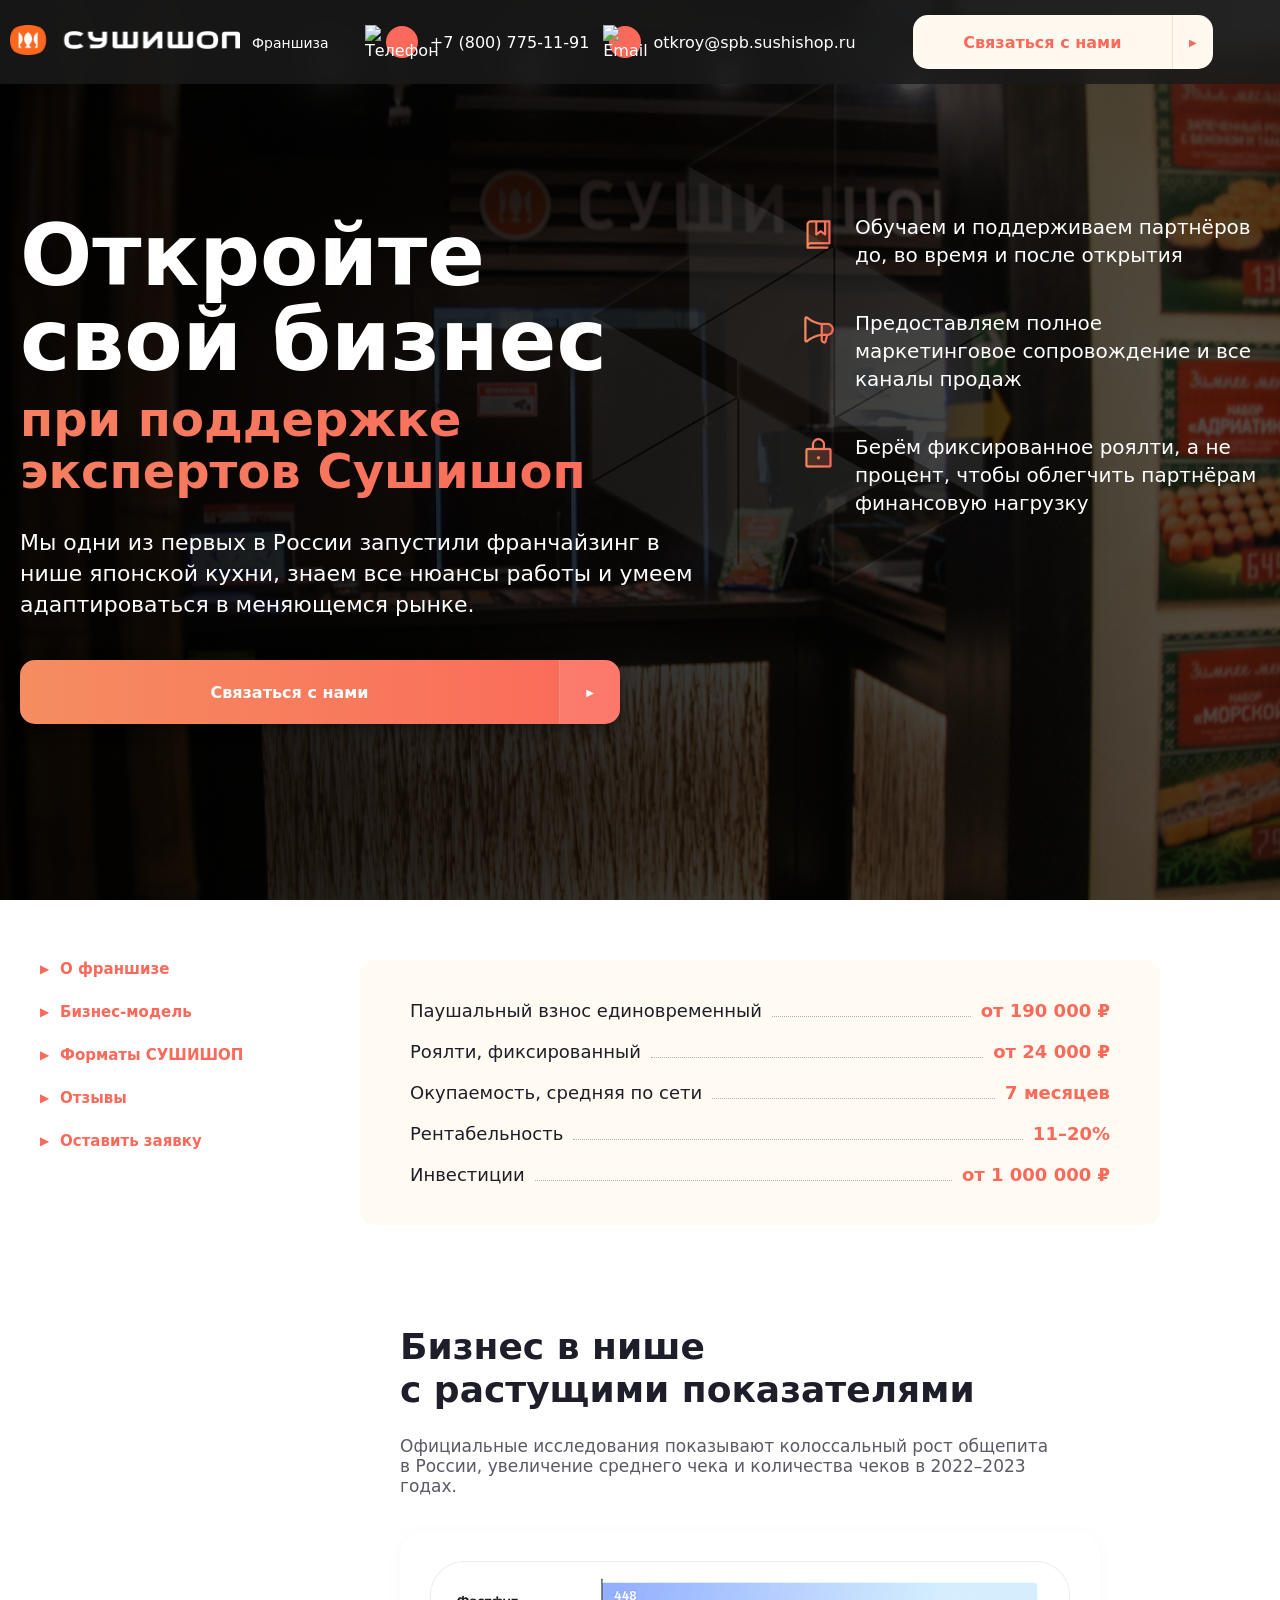
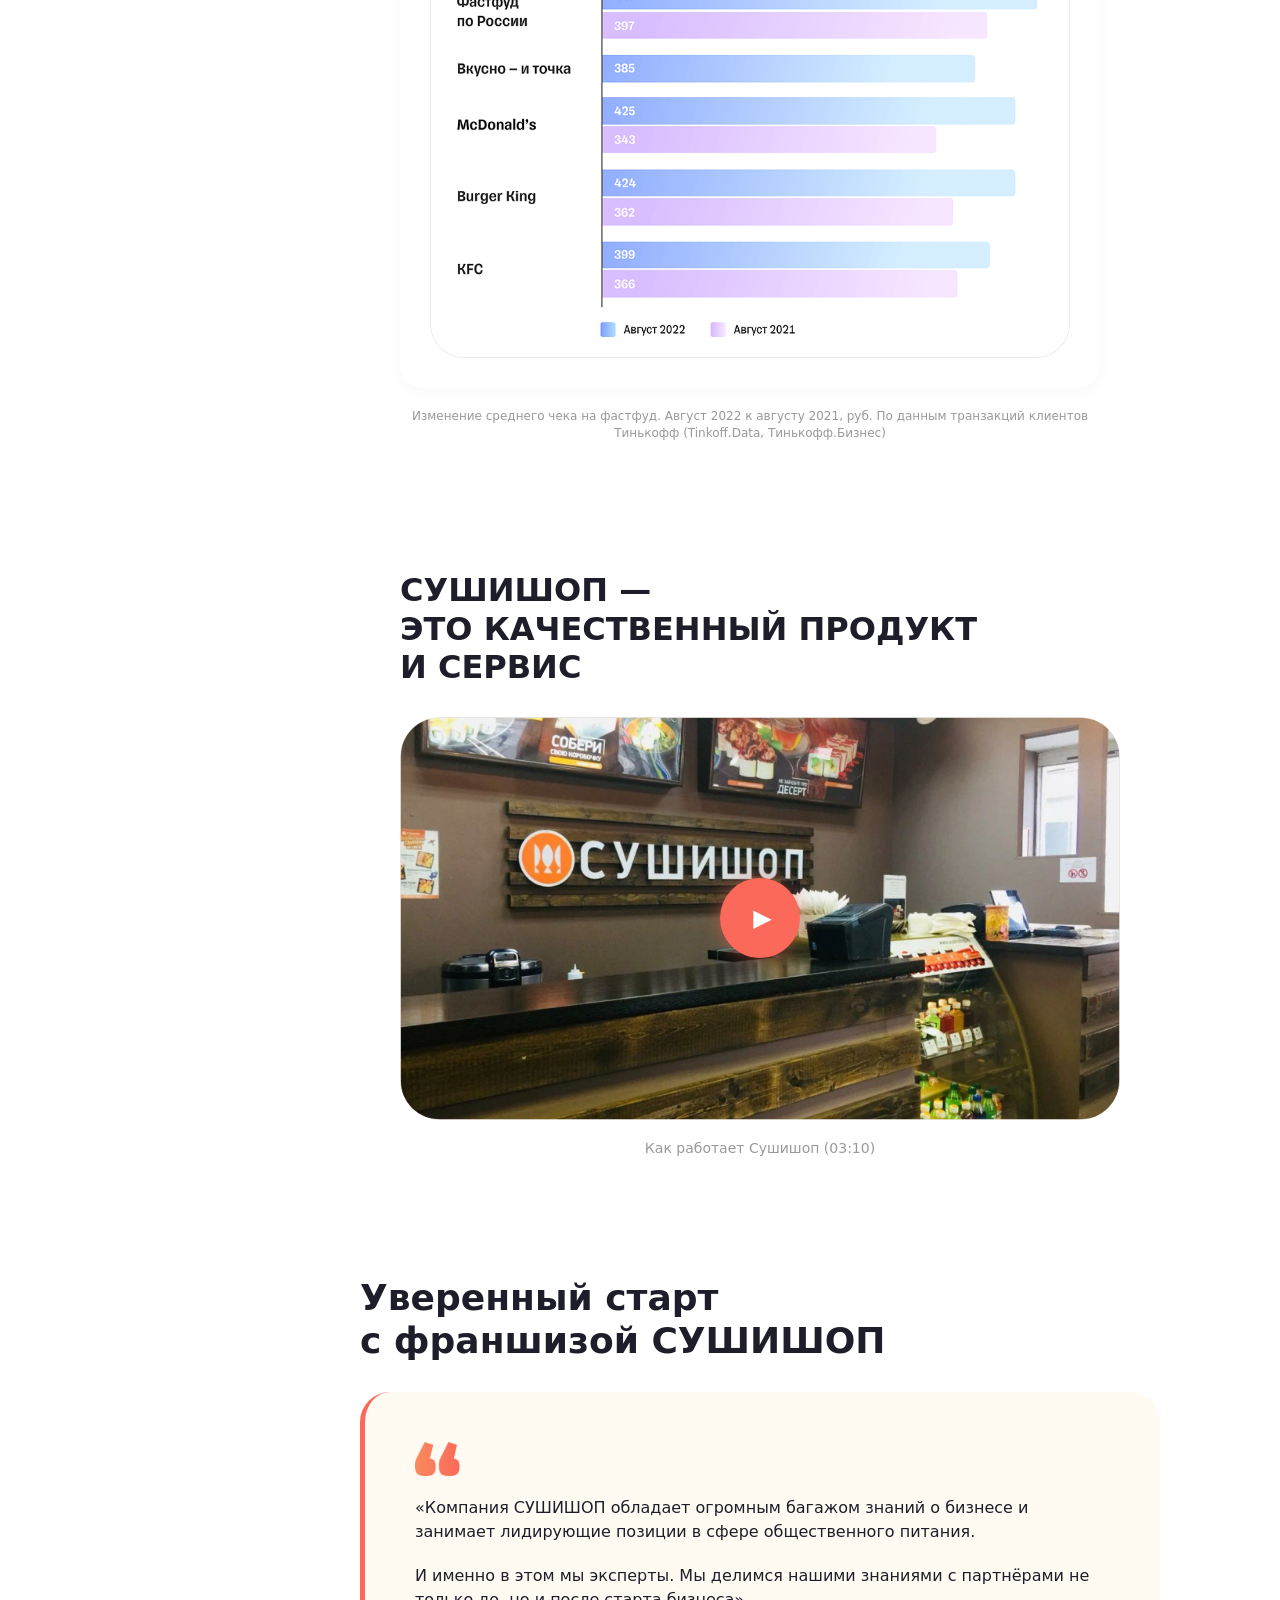
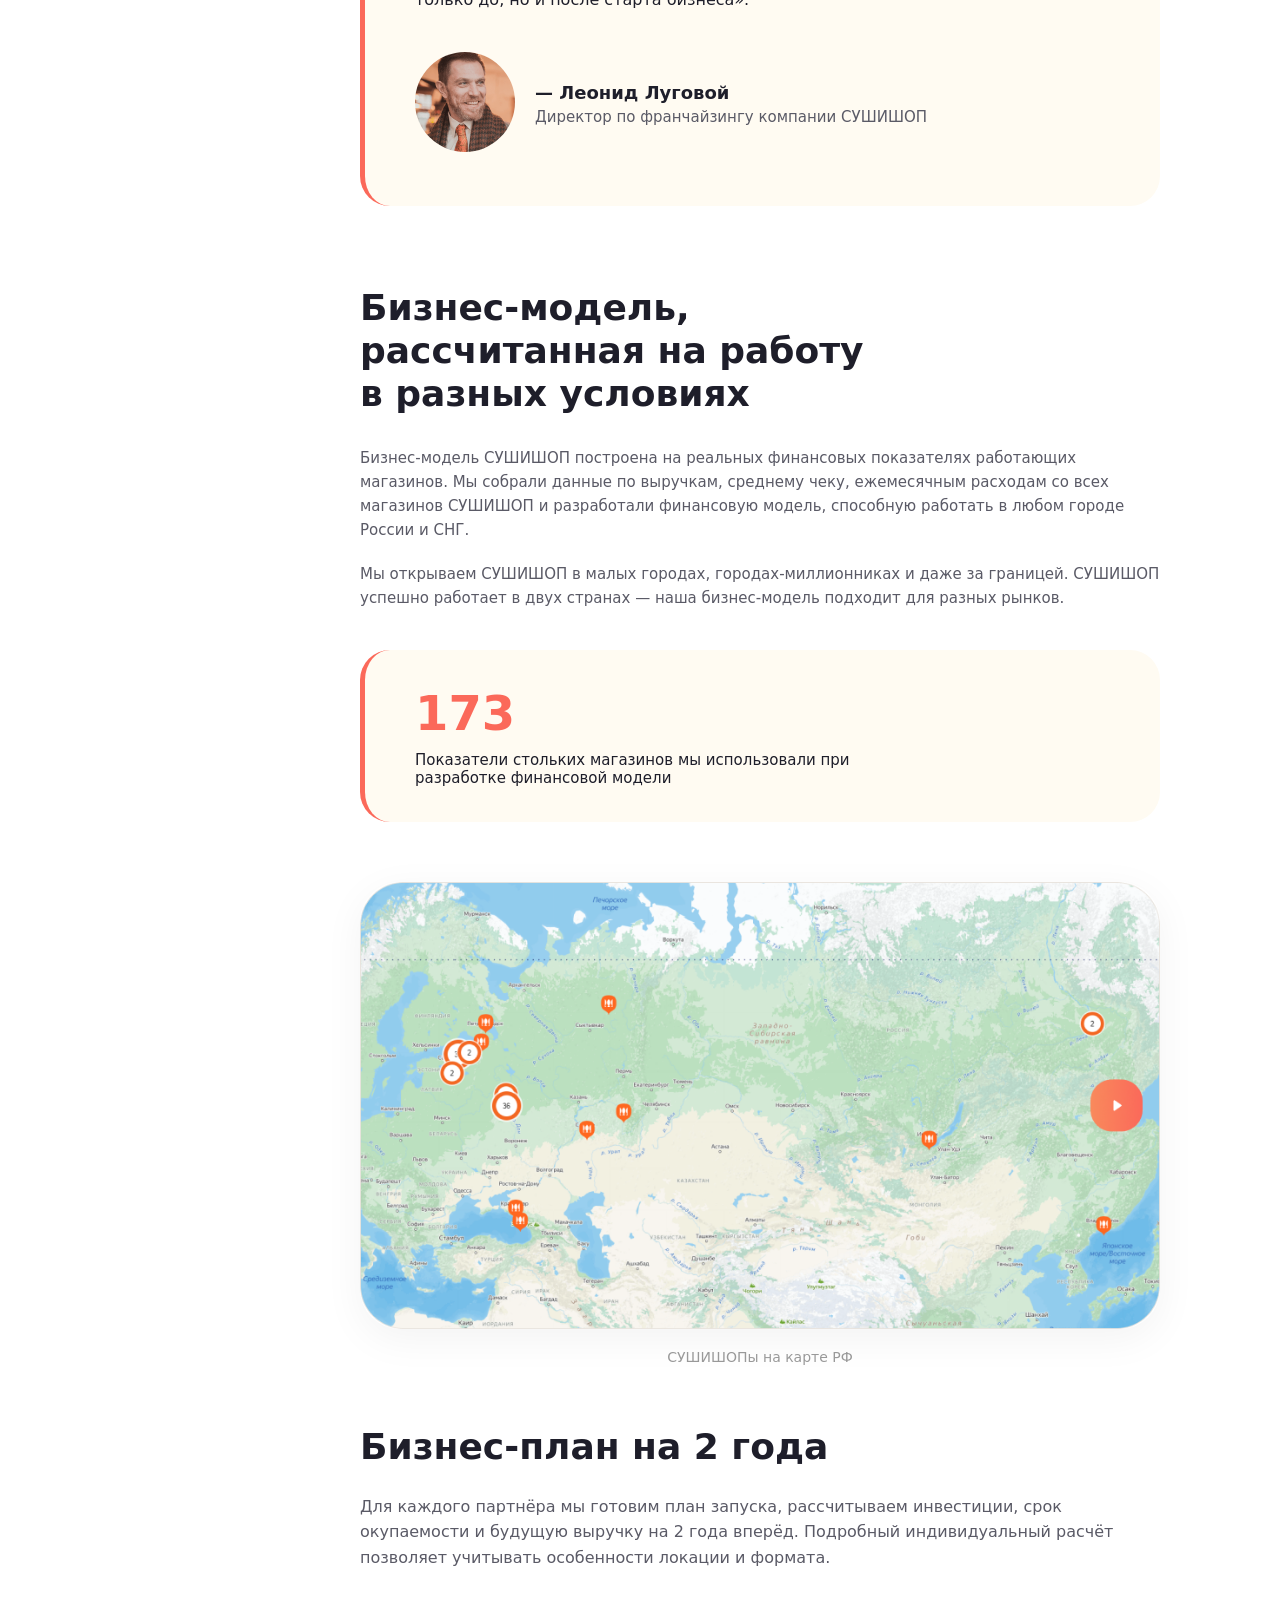
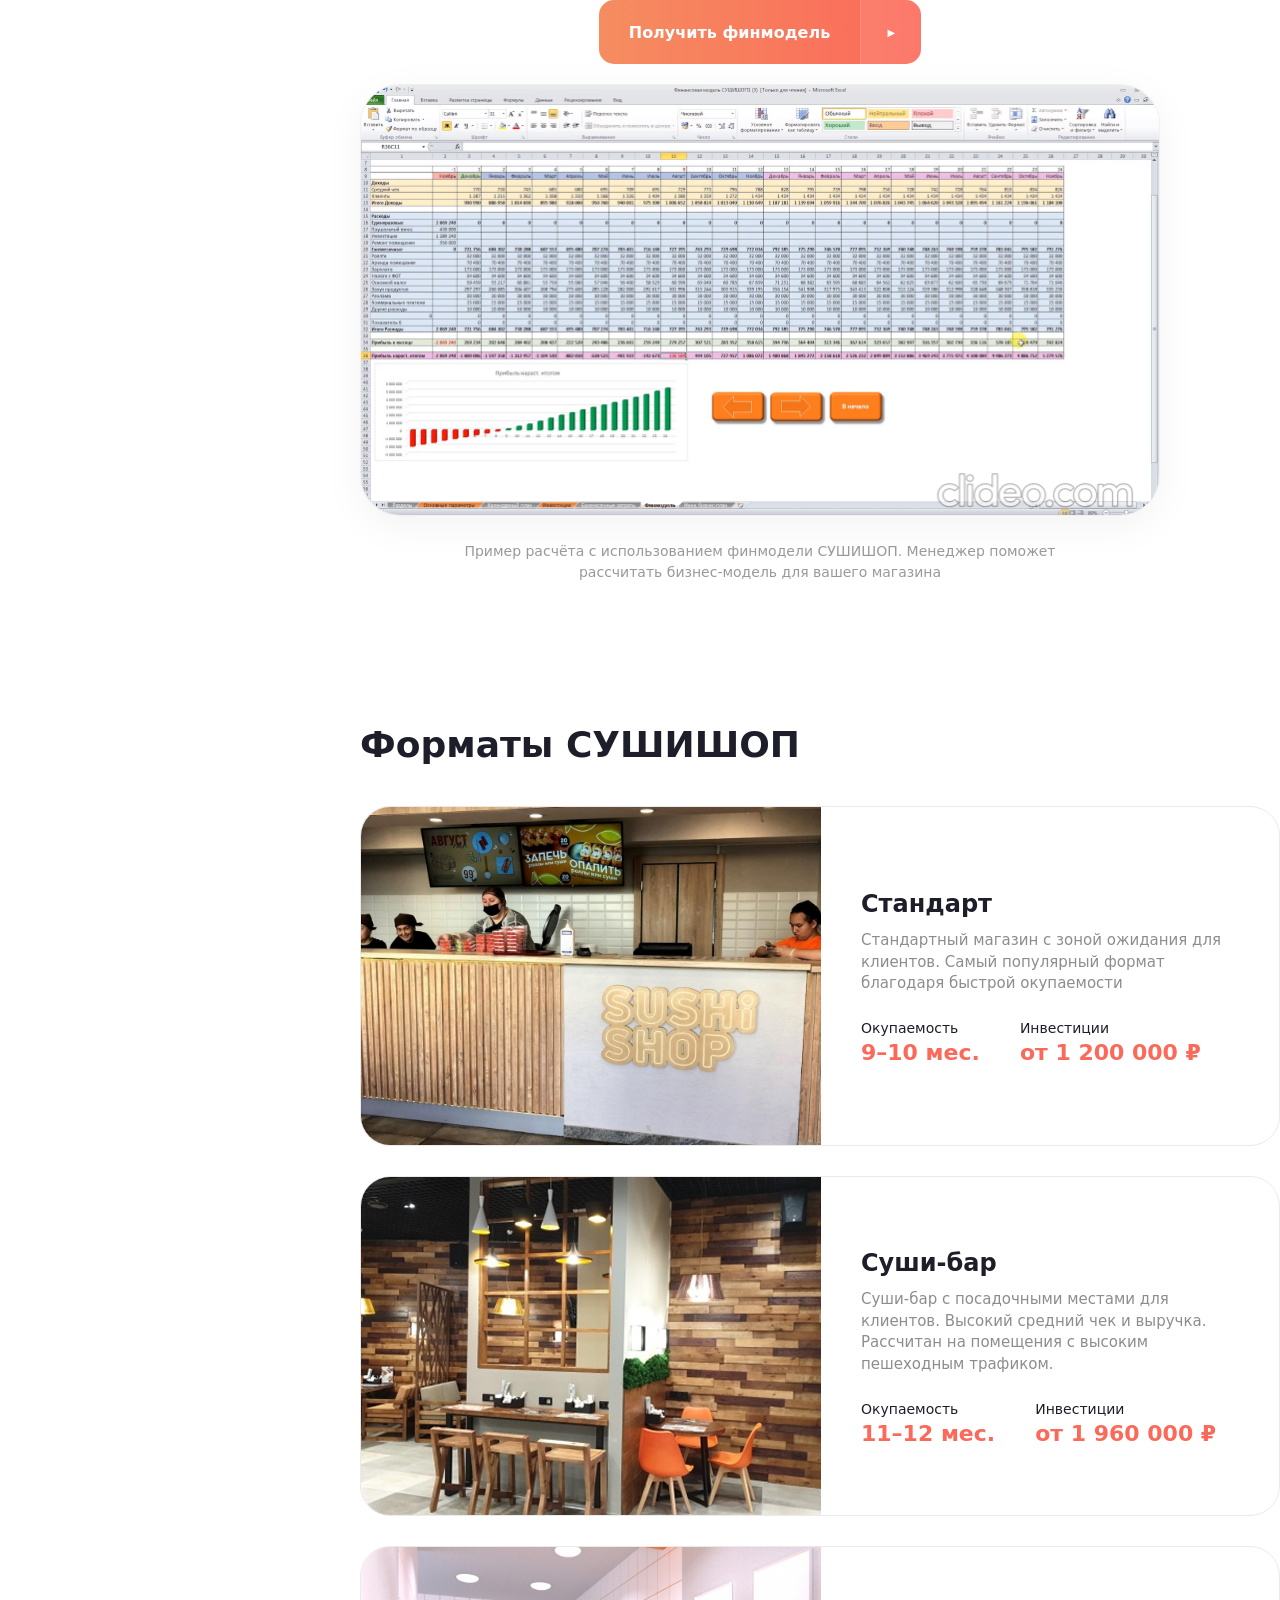
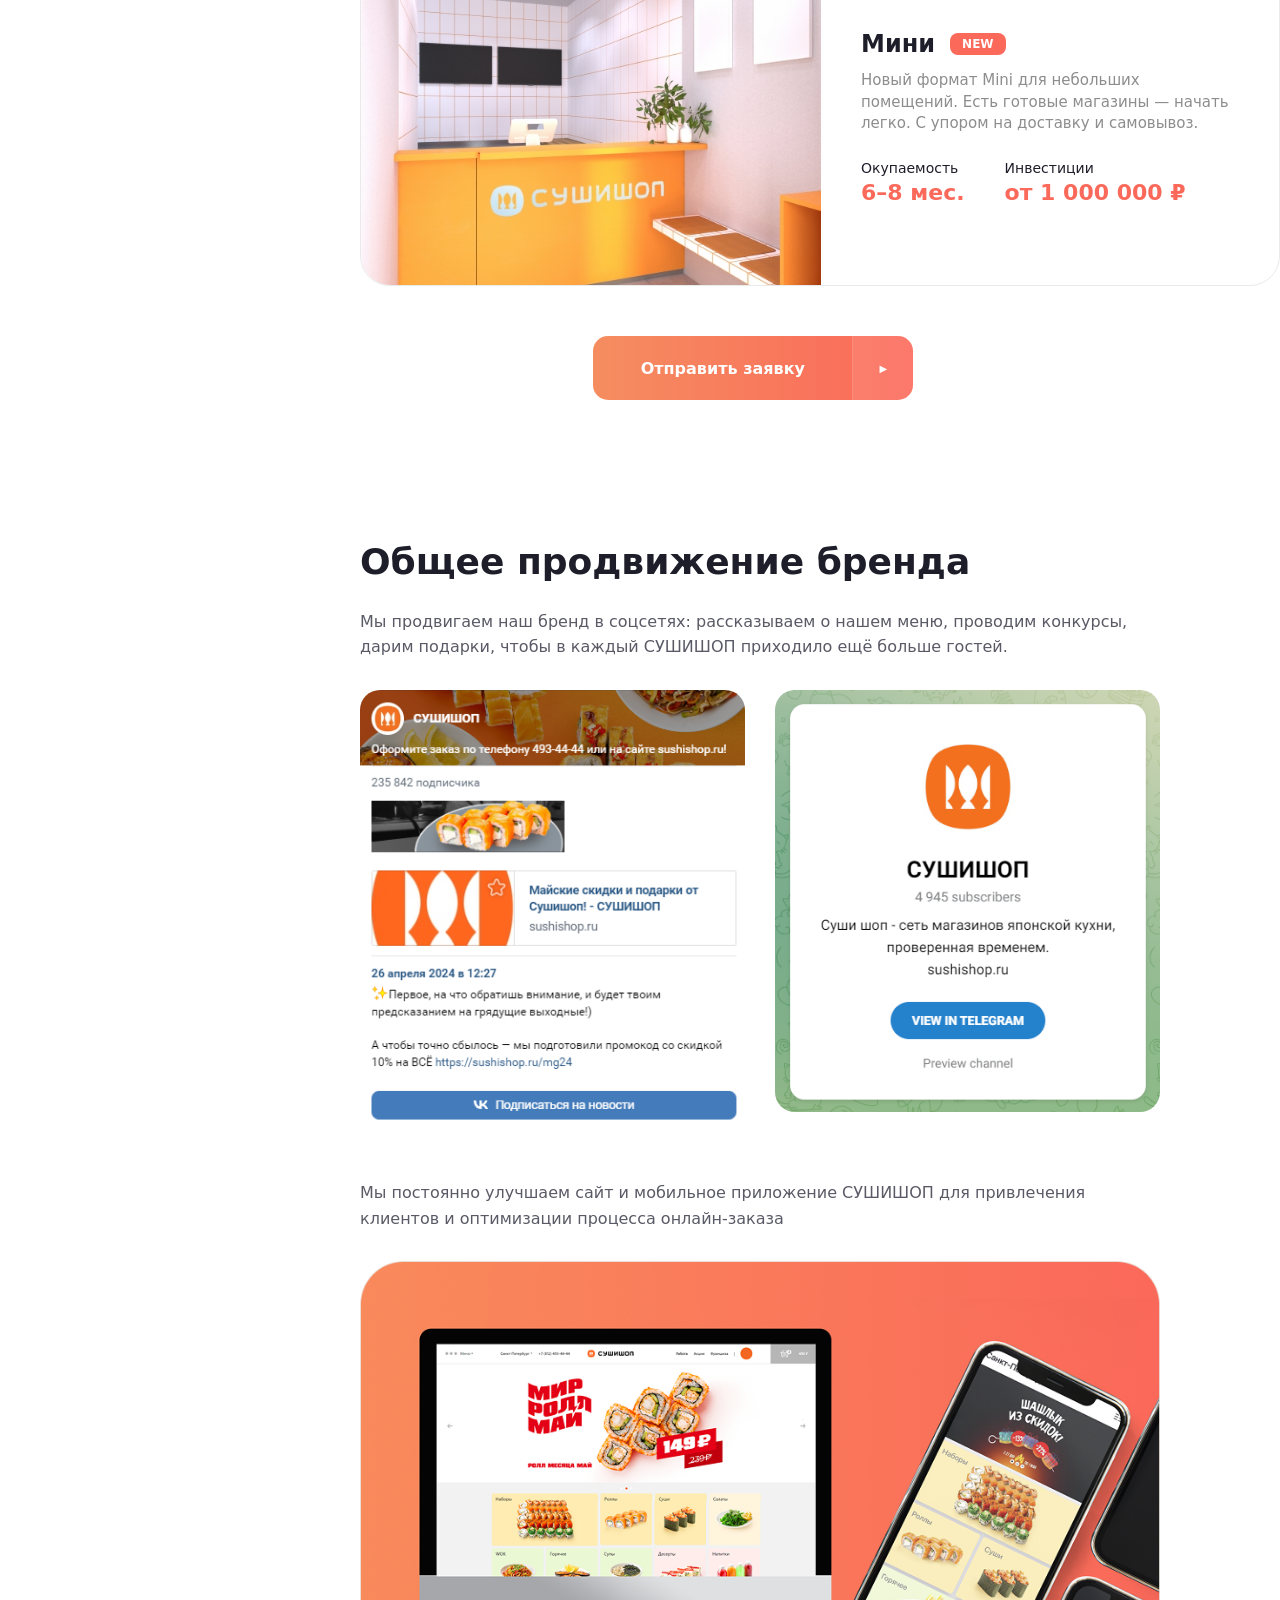
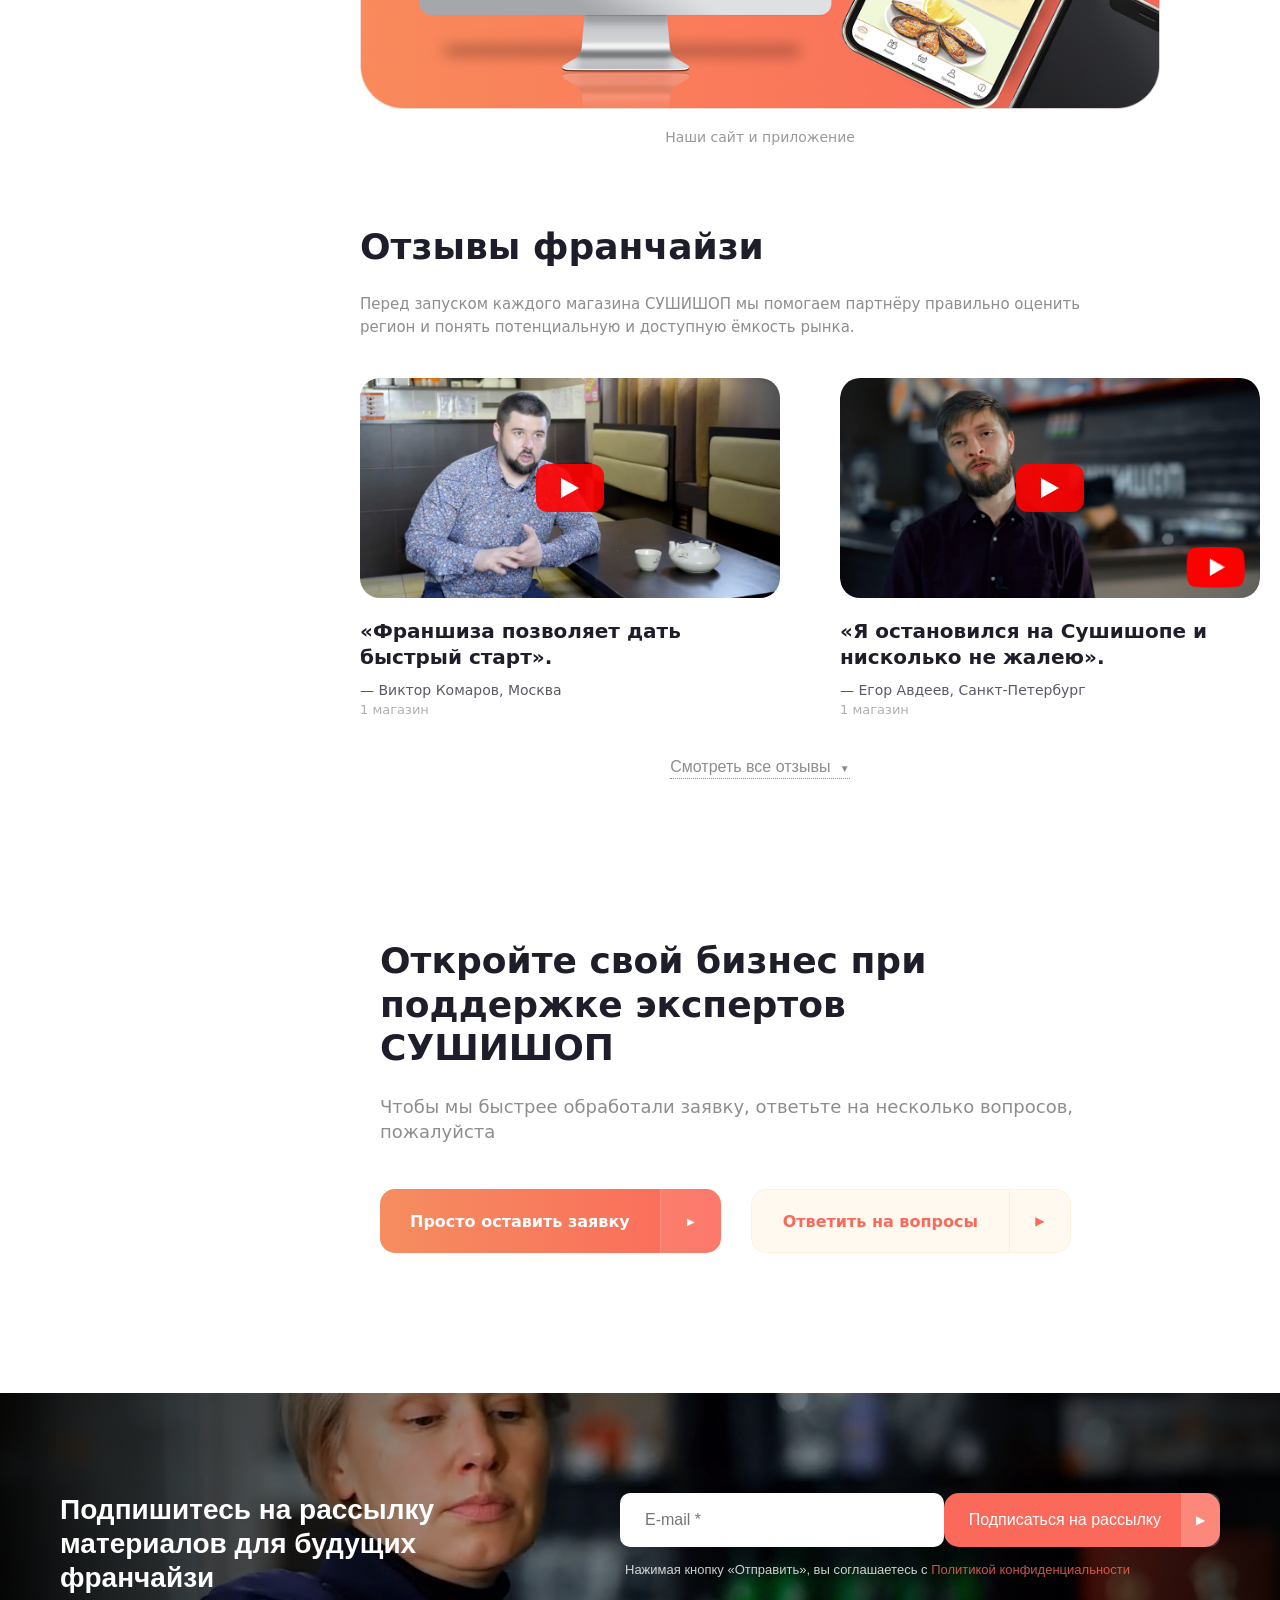
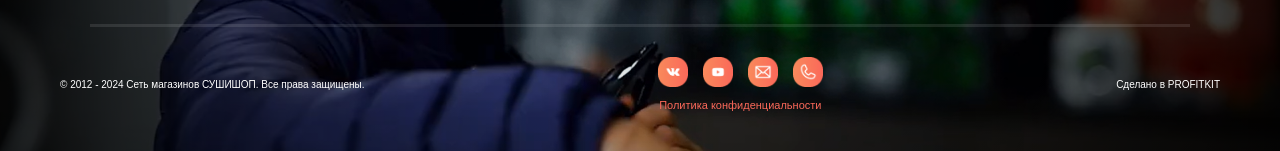
==== ПР1/index.html @ fd16a4ad "Add files via upload" ====
<!DOCTYPE html>
<html lang="ru">
<head>
  <meta charset="UTF-8">
  <meta name="viewport" content="width=device-width, initial-scale=1.0, maximum-scale=1.0, user-scalable=yes">
  <title>Сушишоп Франшиза — Откройте бизнес с поддержкой экспертов</title>
  <link rel="stylesheet" href="css/styles1.css">
</head>
<body>
    

  <!-- Hero-блок с изображением (только верхняя часть) -->
  <div class="hero-block">
    <input type="checkbox" id="menu-toggle" hidden>
    <header class="main-header">
      <div class="header-container">
        <div class="header-left">
          <div class="logo-wrapper">
            <img src="ico/logo.png" alt="Сушишоп логотип" class="header-logo">
          </div>
          <div class="header-titles">
            <span class="brand-franchise">Франшиза</span>
          </div>
        </div>
        <div class="header-contacts">
          <div class="contact-item">
            <div class="contact-icon orange-bg">
              <img src="ico/phone.png" alt="Телефон" class="icon-img">
            </div>
            <a href="tel:+78007751191" class="contact-text">+7 (800) 775-11-91</a>
          </div>
          <div class="contact-item">
            <div class="contact-icon orange-bg">
              <img src="ico/envelope.png" alt="Email" class="icon-img">
            </div>
            <a href="mailto:otkroy@spb.sushishop.ru" class="contact-text">otkroy@spb.sushishop.ru</a>
          </div>
        </div>
        <a href="#application" class="header-btn-gradient"><span>Связаться с нами</span></a>
        
        <label for="menu-toggle" class="burger-menu">
          <span></span>
          <span></span>
          <span></span>
        </label>
      </div>
    </header>
    <!-- Изображение как фон hero-блока -->
    <div class="hero-bg">
      <img src="images/main.png" alt="Фон витрина" class="hero-bg-image">
      <div class="hero-bg-overlay"></div>
      <div class="hero-bg-vignette"></div>
    </div> 

    <div class="mobile-menu">
      <label for="menu-toggle" class="mobile-menu-close">×</label>
      <nav class="mobile-nav-links">
            <a href="#about" class="active">О франшизе</a>
            <a href="#model">Бизнес-модель</a>
            <a href="#formats">Форматы СУШИШОП</a>          
            <a href="#reviews">Отзывы</a>
            <a href="#application">Оставить заявку</a>
        </nav>
      <a href="#application" class="mobile-menu-btn">Связаться с нами <span>▶</span></a>
    </div>

    <!-- Hero контент (текст + преимущества) -->
    <div class="hero-content-wrapper">
      <div class="container">
        
        <!-- Двухколоночный блок с текстом и преимуществами -->
        <div class="hero-features-row">
          <div class="hero-text">
            <h1 class="main-title">Откройте свой бизнес</h1>
            <div class="gradient-subtitle">при поддержке экспертов Сушишоп</div>
            <div class="description">
              <p>Мы одни из первых в России запустили франчайзинг в нише японской кухни, знаем все нюансы работы и умеем адаптироваться в меняющемся рынке.</p>
            </div>
            <div class="buttons-group">
              <a href="#" class="btn btn-gradient btn-hero"><span>Связаться с нами</span></a>
            </div>
          </div>
          <div class="features-grid">
            <div class="feature-card">
              <div class="feature-icon orange-bg-icon">
                <img src="ico/BookBookmark.png" alt="Обучение" class="feature-icon-img">
              </div>
              <div class="feature-text">Обучаем и поддерживаем партнёров до, во время и после открытия</div>
            </div>
            <div class="feature-card">
              <div class="feature-icon orange-bg-icon">
                <img src="ico/Megaphone.png" alt="Маркетинг" class="feature-icon-img">
              </div>
              <div class="feature-text">Предоставляем полное маркетинговое сопровождение и все каналы продаж</div>
            </div>
            <div class="feature-card">
              <div class="feature-icon orange-bg-icon">
                <img src="ico/Lock.png" alt="Роялти" class="feature-icon-img">
              </div>
              <div class="feature-text">Берём фиксированное роялти, а не процент, чтобы облегчить партнёрам финансовую нагрузку</div>
            </div>
          </div>
        </div>

      </div>
    </div>
  </div>

<main class="white-bg-content">
  <div class="container main-layout">
    
    <!-- Левое меню (Сайдбар) -->
    <aside class="sidebar">
        <nav class="side-nav">
            <a href="#about" class="active">О франшизе</a>
            <a href="#model">Бизнес-модель</a>
            <a href="#formats">Форматы СУШИШОП</a>          
            <a href="#reviews">Отзывы</a>
            <a href="#application">Оставить заявку</a>
        </nav>
    </aside>

    <!-- Правая часть с контентом -->
    <div class="content-area">
      
      <!-- Блок с финансовыми показателями (вместо картинки) -->
      <section id="about" class="finance-card">
        <div class="finance-row">
          <span class="label">Паушальный взнос единовременный</span>
          <span class="dots"></span>
          <span class="value">от 190 000 ₽</span>
        </div>
        <div class="finance-row">
          <span class="label">Роялти, фиксированный</span>
          <span class="dots"></span>
          <span class="value">от 24 000 ₽</span>
        </div>
        <div class="finance-row">
          <span class="label">Окупаемость, средняя по сети</span>
          <span class="dots"></span>
          <span class="value">7 месяцев</span>
        </div>
        <div class="finance-row">
          <span class="label">Рентабельность</span>
          <span class="dots"></span>
          <span class="value">11–20%</span>
        </div>
        <div class="finance-row">
          <span class="label">Инвестиции</span>
          <span class="dots"></span>
          <span class="value">от 1 000 000 ₽</span>
        </div>
      </section>

            <!-- Блок с графиком -->
            <section class="growth-section">
              <h2 class="section-title-left">
                Бизнес в нише<br>
                с растущими показателями
              </h2>
              <p class="growth-description-left">
                Официальные исследования показывают колоссальный рост общепита в России, увеличение среднего чека и количества чеков в 2022–2023 годах.
              </p>

              <div class="chart-container">
                <!-- Здесь ваша картинка с графиком -->
                <img src="images/grafik.png" alt="График роста" class="chart-img">
              </div>

              <p class="chart-note-left">
                Изменение среднего чека на фастфуд. Август 2022 к августу 2021, руб. По данным транзакций клиентов Тинькофф (Tinkoff.Data, Тинькофф.Бизнес)
              </p>
            </section>
            <section class="video-presentation">
          <h2 class="video-title">
              СУШИШОП —<br>
              это качественный продукт<br>
              и сервис
          </h2>

          <div class="video-preview-wrapper">
              <img src="images/sushishop.png" alt="Интерьер Сушишоп" class="video-img">
              
              <!-- Кнопка Play (если её нет на самой картинке, этот код наложит её сверху) -->
              <div class="play-button-overlay">
                  <div class="play-icon">▶</div>
              </div>
          </div>

          <p class="video-caption">Как работает Сушишоп (03:10)</p>
      </section>
            <!-- Секция Уверенный старт (Отзыв Леонида) -->
      <section class="confidence-section">
          <h2 class="section-title-left">
              Уверенный старт<br>
              с франшизой СУШИШОП
          </h2>

          <div class="quote-card">
              <img src="images/otziv.png" alt="Запятые" class="quote-marks">
              <div class="quote-content">
                  <p class="quote-text">
                      «Компания СУШИШОП обладает огромным багажом знаний о бизнесе и занимает лидирующие позиции в сфере общественного питания.
                  </p>
                  <p class="quote-text">
                      И именно в этом мы эксперты. Мы делимся нашими знаниями с партнёрами не только до, но и после старта бизнеса».
                  </p>
                  
                  <div class="author-block">
                      <div class="author-photo-wrapper">
                          <img src="images/leonid.png" alt="Леонид Луговой" class="author-photo">
                      </div>
                      <div class="author-info">
                          <p class="author-name">— Леонид Луговой</p>
                          <p class="author-post">Директор по франчайзингу компании СУШИШОП</p>
                      </div>
                  </div>
              </div>
          </div>
      </section>

      <!-- Секция Бизнес-модель -->
      <section id="model" class="model-section">
          <h2 class="section-title-left">
              Бизнес-модель,<br>
              рассчитанная на работу<br>
              в разных условиях
          </h2>

          <div class="model-texts">
              <p>Бизнес-модель СУШИШОП построена на реальных финансовых показателях работающих магазинов. Мы собрали данные по выручкам, среднему чеку, ежемесячным расходам со всех магазинов СУШИШОП и разработали финансовую модель, способную работать в любом городе России и СНГ.</p>
              <p>Мы открываем СУШИШОП в малых городах, городах-миллионниках и даже за границей. СУШИШОП успешно работает в двух странах — наша бизнес-модель подходит для разных рынков.</p>
          </div>

          <div class="stat-orange-card">
              <div class="stat-num">173</div>
              <p class="stat-text">Показатели стольких магазинов мы использовали при разработке финансовой модели</p>
          </div>
      </section>
            <!-- Секция Карта РФ -->
      <section class="map-section">
          <div class="map-wrapper">
              <img src="images/geo.png" alt="Карта СУШИШОП" class="map-image">
          </div>
          <p class="map-caption">СУШИШОПы на карте РФ</p>
      </section>

      <!-- Секция Бизнес-план -->
      <section class="business-plan-section">
          <h2 class="section-title-left">Бизнес-план на 2 года</h2>
          
          <p class="plan-description">
              Для каждого партнёра мы готовим план запуска, рассчитываем инвестиции, срок окупаемости и будущую выручку на 2 года вперёд. Подробный индивидуальный расчёт позволяет учитывать особенности локации и формата.
          </p>

          <div class="plan-button-wrapper">
              <a href="#" class="btn-gradient"><span>Получить финмодель</span></a>
          </div>
      </section>

            <!-- Секция Пример финмодели -->
      <section class="fin-model-section">
          <div class="fin-model-wrapper">
              <img src="images/fin_model.png" alt="Пример финансового расчета" class="fin-model-image">
          </div>
          <p class="fin-model-caption">
              Пример расчёта с использованием финмодели СУШИШОП. Менеджер поможет рассчитать бизнес-модель для вашего магазина
          </p>
      </section>

      <section id="formats" class="formats-section">
    <h2 class="section-title-left">Форматы СУШИШОП</h2>

    <div class="formats-container">
        <!-- Стандарт -->
        <div class="format-card">
            <div class="format-image">
                <img src="images/standart.png" alt="Формат Стандарт">
            </div>
            <div class="format-info">
                <h3>Стандарт</h3>
                <p class="format-description">
                    Стандартный магазин с зоной ожидания для клиентов. Самый популярный формат благодаря быстрой окупаемости
                </p>
                <div class="format-metrics">
                    <div class="metric-item">
                        <span class="metric-label">Окупаемость</span>
                        <span class="metric-value">9–10 мес.</span>
                    </div>
                    <div class="metric-item">
                        <span class="metric-label">Инвестиции</span>
                        <span class="metric-value">от 1 200 000 ₽</span>
                    </div>
                </div>
            </div>
        </div>

        <!-- Суши-бар -->
        <div class="format-card">
            <div class="format-image">
                <img src="images/bar.png" alt="Формат Суши-бар">
            </div>
            <div class="format-info">
                <h3>Суши-бар</h3>
                <p class="format-description">
                    Суши-бар с посадочными местами для клиентов. Высокий средний чек и выручка. Рассчитан на помещения с высоким пешеходным трафиком.
                </p>
                <div class="format-metrics">
                    <div class="metric-item">
                        <span class="metric-label">Окупаемость</span>
                        <span class="metric-value">11–12 мес.</span>
                    </div>
                    <div class="metric-item">
                        <span class="metric-label">Инвестиции</span>
                        <span class="metric-value">от 1 960 000 ₽</span>
                    </div>
                </div>
            </div>
        </div>

        <!-- Мини -->
        <div class="format-card">
            <div class="format-image">
                <img src="images/mini.png" alt="Формат Мини">
            </div>
            <div class="format-info">
                <div class="title-with-badge">
                    <h3>Мини</h3>
                    <span class="badge-new">NEW</span>
                </div>
                <p class="format-description">
                    Новый формат Mini для небольших помещений. Есть готовые магазины — начать легко. С упором на доставку и самовывоз.
                </p>
                <div class="format-metrics">
                    <div class="metric-item">
                        <span class="metric-label">Окупаемость</span>
                        <span class="metric-value">6–8 мес.</span>
                    </div>
                    <div class="metric-item">
                        <span class="metric-label">Инвестиции</span>
                        <span class="metric-value">от 1 000 000 ₽</span>
                    </div>
                </div>
            </div>
        </div>
    </div>

    <div class="formats-btn-wrapper">
        <a href="#application" class="btn-gradient"><span>Отправить заявку</span></a>>
    </div>
</section>

      <!-- Секция Продвижение бренда -->
      <section id="promotion" class="promotion-section">
          <h2 class="section-title-left">Общее продвижение бренда</h2>
          
          <p class="promo-description">
              Мы продвигаем наш бренд в соцсетях: рассказываем о нашем меню, проводим конкурсы, дарим подарки, чтобы в каждый СУШИШОП приходило ещё больше гостей.
          </p>

          <!-- Сетка соцсетей -->
          <div class="social-grid">
              <div class="social-item">
                  <img src="images/vk.png" alt="ВКонтакте Сушишоп">
              </div>
              <div class="social-item">
                  <img src="images/tg.png" alt="Telegram Сушишоп">
              </div>
          </div>

          <p class="promo-description">
              Мы постоянно улучшаем сайт и мобильное приложение СУШИШОП для привлечения клиентов и оптимизации процесса онлайн-заказа
          </p>

          <!-- Картинка мобильного приложения -->
          <div class="mobile-app-wrapper">
              <img src="images/mobile.png" alt="Сайт и мобильное приложение" class="mobile-app-img">
          </div>
          <p class="map-caption">Наши сайт и приложение</p>
      </section>

            <section id="reviews" class="reviews-section">
          <h2 class="section-title-left">Отзывы франчайзи</h2>
          <p class="reviews-intro">
              Перед запуском каждого магазина СУШИШОП мы помогаем партнёру правильно оценить регион и понять потенциальную и доступную ёмкость рынка.
          </p>

          <div class="reviews-grid" id="reviewsGrid">
              <!-- Отзыв 1 -->
              <div class="review-item">
                  <div class="review-video">
                      <img src="images/otziv1.png" alt="Виктор Комаров">
                      <div class="youtube-play"></div>
                  </div>
                  <h3 class="review-quote">«Франшиза позволяет дать быстрый старт».</h3>
                  <p class="review-author">— Виктор Комаров, Москва</p>
                  <p class="review-meta">1 магазин</p>
              </div>

              <!-- Отзыв 2 -->
              <div class="review-item">
                  <div class="review-video">
                      <img src="images/otziv2.png" alt="Егор Авдеев">
                      <div class="youtube-play"></div>
                  </div>
                  <h3 class="review-quote">«Я остановился на Сушишопе и нисколько не жалею».</h3>
                  <p class="review-author">— Егор Авдеев, Санкт-Петербург</p>
                  <p class="review-meta">1 магазин</p>
              </div>

              <!-- Отзыв 3 (скрытый) -->
              <div class="review-item hidden-review">
                  <div class="review-video">
                      <img src="images/otziv3.png" alt="Тимур и Максим">
                      <div class="youtube-play"></div>
                  </div>
                  <h3 class="review-quote">«Решили открыть бизнес в другой сфере деятельности...»</h3>
                  <p class="review-author">— Тимур и Максим Вахидовы, Москва</p>
                  <p class="review-meta">3 магазина</p>
              </div>

              <!-- Отзыв 4 (скрытый) -->
              <div class="review-item hidden-review">
                  <div class="review-video">
                      <img src="images/otziv4.png" alt="Виктор Комаров">
                      <div class="youtube-play"></div>
                  </div>
                  <h3 class="review-quote">«Самое главное — не бояться трудностей».</h3>
                  <p class="review-author">— Виктор Комаров, Москва</p>
                  <p class="review-meta">1 магазин</p>
              </div>
          </div>

          <div class="show-more-wrapper">
              <button id="loadMoreReviews" class="show-more-link">
                  Смотреть все отзывы <span class="arrow-down">▼</span>
              </button>
          </div>
      </section>

      <section id="application" class="callback-selection">
        <div class="callback-container">
            <h2 class="callback-title">Откройте свой бизнес при поддержке экспертов СУШИШОП</h2>
            <p class="callback-text">Чтобы мы быстрее обработали заявку, ответьте на несколько вопросов, пожалуйста</p>
            
            <div class="callback-buttons">
                <!-- Оранжевая кнопка -->
                <a href="#" id="justRequestBtn" class="btn-action orange">
                    <span>Просто оставить заявку</span>
                </a>
                
                <!-- Кремовая кнопка -->
                <a href="#" id="answerQuestionsBtn" class="btn-action cream">
                    <span>Ответить на вопросы</span>
                </a>
            </div>
            <!-- Модалка: Вопросы в разработке -->
            <div id="devModal" class="modal-overlay">
                <div class="modal-content">
                    <span class="close-modal">&times;</span>
                    <div class="modal-icon" style="background: #FB695A;">!</div>
                    <h3>Вопросы в разработке</h3>
                    <p>Этот раздел находится на стадии наполнения. Пожалуйста, воспользуйтесь формой обратной связи.</p>
                    <button class="modal-btn">Ок</button>
                </div>
            </div>
        </div>
    </section>

    </div>
  </div>
</main>
<footer class="footer" style="background-image: url('images/footer.png');">
    <div class="footer-container">
        <!-- Верхняя часть: Заголовок + Форма с подписью -->
        <div class="footer-subscription">
            <h2 class="footer-title">Подпишитесь на рассылку материалов для будущих франчайзи</h2>
            
            <div class="footer-form-container">
                <form class="footer-form" id="subscribeForm">
                    <input type="email" id="footer-email" placeholder="E-mail *" required>
                    <button type="submit" class="footer-btn">
                        <span>Подписаться на рассылку</span>
                        <div class="btn-arrow">▶</div>
                    </button>
                </form>
                
                <p class="footer-disclaimer">
                    Нажимая кнопку «Отправить», вы соглашаетесь с <a href="#">Политикой конфиденциальности</a>
                </p>
            </div>
        </div>

        <div class="footer-divider"></div>

        <!-- Нижняя часть: Соцсети и копирайт -->
        <div class="footer-bottom">
        <div class="footer-copy">
            © 2012 - 2024 Сеть магазинов СУШИШОП. Все права защищены.
        </div>

        <div class="footer-socials">
            <!-- Обертка специально для иконок -->
            <div class="social-icons-row">
                <a href="#"><img src="ico/vk.png" alt="VK"></a>
                <a href="#"><img src="ico/yt.png" alt="YouTube"></a>
                <a href="#"><img src="ico/mail.png" alt="Mail"></a>
                <a href="#"><img src="ico/pod_phone.png" alt="Phone"></a>
            </div>
            <!-- Ссылка под иконками -->
            <a href="#" class="policy-link-footer">Политика конфиденциальности</a>
        </div>

        <div class="footer-author">
            Сделано в PROFITKIT
        </div>
      </div>
    </div>
</footer>

<!-- Всплывающее окно (Модалка) -->
<div id="successModal" class="modal-overlay">
    <div class="modal-content">
        <span class="close-modal">&times;</span>
        <div class="modal-icon">✔</div>
        <h3>Заявка отправлена!</h3>
        <p>Мы свяжемся с вами в ближайшее время.</p>
        <button class="modal-btn">Ок</button>
    </div>
</div>
<script>
    document.addEventListener('DOMContentLoaded', function() {
    // Элементы кнопок
    const justRequestBtn = document.getElementById('justRequestBtn');
    const answerQuestionsBtn = document.getElementById('answerQuestionsBtn');
    
    // Элементы модалок
    const successModal = document.getElementById('successModal'); // Ваше старое окно
    const devModal = document.getElementById('devModal'); // Новое окно

    // Клик на "Просто оставить заявку" -> Окно "Заявка принята"
    if (justRequestBtn) {
        justRequestBtn.addEventListener('click', function(e) {
            e.preventDefault();
            successModal.style.display = 'flex';
        });
    }

    // Клик на "Ответить на вопросы" -> Окно "В разработке"
    if (answerQuestionsBtn) {
        answerQuestionsBtn.addEventListener('click', function(e) {
            e.preventDefault();
            devModal.style.display = 'flex';
        });
    }

    // Универсальное закрытие для ВСЕХ модалок на сайте
    const allModals = document.querySelectorAll('.modal-overlay');
    
    allModals.forEach(modal => {
        modal.addEventListener('click', function(e) {
            // Закрываем, если кликнули на крестик, на кнопку "Ок" или на темный фон
            if (e.target === modal || 
                e.target.classList.contains('close-modal') || 
                e.target.classList.contains('modal-btn')) {
                modal.style.display = 'none';
            }
        });
    });
});
document.addEventListener('DOMContentLoaded', function () {
    const btn = document.getElementById('loadMoreReviews');
    const grid = document.getElementById('reviewsGrid'); // Находим саму сетку
    
    let isExpanded = false;

    btn.addEventListener('click', function () {
        isExpanded = !isExpanded;

        if (isExpanded) {
            grid.classList.add('show-all'); // Показываем скрытые блоки
            btn.innerHTML = 'Свернуть отзывы <span class="arrow-down">▲</span>';
        } else {
            grid.classList.remove('show-all'); // Снова скрываем
            btn.innerHTML = 'Смотреть все отзывы <span class="arrow-down">▼</span>';
            
            // Плавный скролл назад к началу отзывов (чтобы не прыгало)
            grid.scrollIntoView({ behavior: 'smooth', block: 'start' });
        }
    });
});
document.addEventListener('DOMContentLoaded', function() {
    const form = document.getElementById('subscribeForm');
    const modal = document.getElementById('successModal');
    const closeBtn = document.querySelector('.close-modal');
    const okBtn = document.querySelector('.modal-btn');

    // Функция закрытия модалки
    function closeModal() {
        modal.style.display = 'none';
    }

    form.addEventListener('submit', function(e) {
        e.preventDefault(); // Останавливаем перезагрузку страницы
        
        // Здесь обычно идет отправка данных на сервер (AJAX)
        // Но мы просто покажем уведомление:
        modal.style.display = 'flex';
        
        form.reset(); // Очищаем поле ввода
    });

    // Закрытие при клике на крестик, кнопку ОК или фон
    closeBtn.addEventListener('click', closeModal);
    okBtn.addEventListener('click', closeModal);
    window.addEventListener('click', function(e) {
        if (e.target === modal) closeModal();
    });
});
document.addEventListener('DOMContentLoaded', function () {
    const sections = document.querySelectorAll('section[id], footer[id]');
    const navLinks = document.querySelectorAll('.side-nav a');

    window.addEventListener('scroll', () => {
        let current = '';

        sections.forEach(section => {
            const sectionTop = section.offsetTop;
            const sectionHeight = section.clientHeight;
            
            // Проверяем, находится ли окно просмотра в пределах секции 
            // (-150px для запаса, чтобы активация была чуть раньше)
            if (pageYOffset >= (sectionTop - 150)) {
                current = section.getAttribute('id');
            }
        });

        navLinks.forEach(link => {
            link.classList.remove('active');
            // Если href ссылки совпадает с id текущей секции
            if (link.getAttribute('href').includes(current)) {
                link.classList.add('active');
            }
        });
    });
});
</script>
</body>
</html>
---- ПР1/css/styles1.css ----
/* ========== ОБЩИЕ СТИЛИ ========== */
* {
  margin: 0;
  padding: 0;
  box-sizing: border-box;
}

body {
  font-family: 'Segoe UI', system-ui, sans-serif;
  background-color: #1a1a1a; /* Темный фон для соответствия макету */
  color: #FFFFFF;
}

/* ========== HERO-БЛОК С ИЗОБРАЖЕНИЕМ ========== */
.hero-block {
  position: relative;
  overflow: hidden;
  min-height: 100vh;
  display: flex;
  flex-direction: column;
}

.hero-bg {
  position: absolute;
  inset: 0;
  z-index: 0;
}

.hero-bg-image {
  width: 100%;
  height: 100%;
  object-fit: cover;
  object-position: center;
}

.hero-bg-overlay {
  position: absolute;
  inset: 0;
  /* Градиент: слева 90% прозрачности (почти черный), справа 40% (картинка видна лучше) */
  background: linear-gradient(90deg, rgba(0, 0, 0, 0.9) 0%, rgba(0, 0, 0, 0.4) 100%);
  z-index: 1;
}

/* ========== ШАПКА (HEADER) ========== */
.main-header {
    position: fixed; /* Закрепляем на экране */
    top: 0;
    left: 0;
    width: 100%;
    z-index: 900; /* Поднимаем выше остальных элементов сайта */
    
    /* Добавляем размытие и легкий темный фон, чтобы контент под шапкой красиво размывался */
    background-color: rgba(26, 26, 26, 0.85); 
    backdrop-filter: blur(10px); 
    -webkit-backdrop-filter: blur(10px); /* Поддержка Safari */
    
    padding: 15px 0; /* Немного уменьшаем отступы для компактности при скролле */
    transition: background-color 0.3s ease;
}

.header-container {
    display: flex;
    justify-content: space-between; /* Расталкивает левую и правую часть по краям */
    
    /* ВОТ ЭТО СВОЙСТВО ОПУСТИТ ПРАВУЮ ЧАСТЬ НА СЕРЕДИНУ: */
    align-items: center;
    max-width: 1300px;
    margin: 0 auto;
    display: flex;
    padding: 0 10px;
    justify-content: space-between;
    align-items: center;
}

.header-left {
  display: flex;
  align-items: center;
  gap: 12px;
}

.logo-wrapper img {
  width: 230px;
  height: 30px;
}

.header-titles .brand-main {
  font-size: 24px;
  font-weight: 600;
}

.header-titles .brand-franchise {
  font-size: 14px;
  color: #ffffff;
}

.header-contacts {
    display: flex;
    align-items: center; /* Выравнивает телефон и кнопку между собой */
    gap: 20px; /* Отступ между телефоном и кнопкой */
    margin-top: 0;
}

.contact-item {
  text-decoration: none;
  display: flex;
  align-items: center;
  gap: 12px;
}

.contact-icon {
  width: 32px;
  height: 32px;
  background: #FB695A;
  border-radius: 50%;
  display: flex;
  align-items: center;
  justify-content: center;
}
.contact-text {
  color: #FFFFFF; 
  text-decoration: none;
  font-size: 16px;
  font-weight: 500;
}

/* Стилизация кнопки в шапке (кремовая со стрелкой) */
.header-btn-gradient {
  display: flex;
  align-items: center;
  justify-content: space-between; /* Распределяем текст и стрелку по краям */
  background: #FFF9F0; 
  text-decoration: none;
  border-radius: 15px; 
  height: 54px; 
  width: 300px; 
  padding: 0;
  overflow: hidden;
  transition: 0.3s;
}

.header-btn-gradient span {
  flex-grow: 1; /* Занимает всё свободное место */
  display: flex;
  align-items: center;
  justify-content: space-evenly; /* Центрируем текст внутри его области */
  height: 100%;
  color: #FB695A;
  font-weight: 600;
  font-size: 16px;
  border-right: 1px solid rgba(251, 105, 90, 0.2); /* Вертикальная линия */
}

.header-btn-gradient::after {
  content: '▶';
  display: flex;
  align-items: center;
  justify-content: center;
  color: #FB695A;
  width: 40px;
  font-size: 10px;
  background: transparent; 
}

/* ========== ГЛАВНЫЙ КОНТЕНТ ========== */
.hero-content-wrapper {
  position: relative;
  z-index: 5;
  flex-grow: 1;
  display: flex;
  align-items: center;
  padding: 60px 0;
  padding-top: 40px; 
}

.container {
  max-width: 1300px;
  margin: 0 auto;
  padding: 10px 20px;
  width: 100%;
}

.hero-features-row {
  display: grid;
  grid-template-columns: 1.2fr 0.8fr;
  gap: 80px;
  align-items: flex-start;
}

/* Левая часть текста */
.main-title {
  font-size: 85px;
  font-weight: 600;
  line-height: 1;
  margin-bottom: 10px;
}

.gradient-subtitle {
  font-size: 48px;
  font-weight: 600; 
  margin-bottom: 30px;
  display: block;
  line-height: 1.1;
  background: linear-gradient(90deg, #F57F60 0%, #FB695A 100%);
  -webkit-background-clip: text; /* Обрезает фон по форме текста */
  -webkit-text-fill-color: transparent; /* Делает сам текст прозрачным  */
  background-clip: text; 
  color: transparent; /* Резервный вариант */
}

.description {
  font-size: 22px;
  font-weight: 500; 
  max-width: 850px;
  margin-bottom: 40px;
  line-height: 1.4;
}

/* Главная оранжевая кнопка */
.btn-hero {
    height: 74px; 
    width: 100%;             /* Кнопка стремится занять всю ширину */
    max-width: 600px;        /* Но не становится больше 600px на десктопе */
    border: 1px solid #1a1a1a; 
    box-shadow: 0 4px 15px rgba(0, 0, 0, 0.4);
    display: inline-flex;    /* Чтобы работало выравнивание */
}

.btn-hero span {
    font-size: 18px;
    border-right: 1px solid rgba(0, 0, 0, 0.1);
    padding: 0 20px;         /* Добавили отступы тексту */
    flex-grow: 1;            /* Текст занимает всё место до стрелки */
    display: flex;
    align-items: center;
    justify-content: center;
}

.btn-hero::after {
    width: 70px; 
    background: rgba(0, 0, 0, 0.05)  ; /* Чуть затемненный фон для стрелки */
    font-size: 14px  ; /* Сама стрелка чуть больше */
    
}

/* Адаптивность для главной кнопки */
@media (max-width: 768px) {

    /* 1. Уменьшаем отступ от шапки до контента */
    .main-header {
        padding: 10px 0 !important; /* Делаем саму шапку уже */
    }

    .hero-content-wrapper {
        padding-top: 10px !important; /* Уменьшаем отступ сверху у блока с текстом */
    }

    /* 2. Скрываем белую кнопку «Связаться с нами» в шапке на мобилках */
    /* Она мешает и перекрывает логотип и бургер */
    .header-btn-gradient {
        display: none !important;
    }

    /* 3. Настраиваем логотип */
    .logo-wrapper img {
        width: 140px !important;
        height: auto;
    }

    /* 4. Исправляем БУРГЕР-МЕНЮ (три полоски) */
    .burger-menu {
        display: flex !important; /* Показываем его */
        flex-direction: column;
        justify-content: space-between;
        width: 30px;
        height: 20px;
        cursor: pointer;
        z-index: 100;
        margin-left: auto; /* Прижимаем к правому краю */
    }

    .burger-menu span {
        display: block;
        width: 100%;
        height: 3px;
        background-color: #FFFFFF; /* Цвет полосок — белый */
        border-radius: 3px;
        transition: 0.3s;
    }

    .mobile-menu {
        position: fixed;
        top: 0;
        right: -33%; /* Уходит вправо за край экрана */
        width: 33%;
        height: 100%;
        background-color: #1a1a1a;
        z-index: 2000;
        display: flex;
        flex-direction: column;
        padding: 40px 20px;
        transition: 0.4s ease-in-out; /* Плавное появление */
    }

    /* 2. ГЛАВНАЯ ЛОГИКА: Показываем меню, когда чекбокс нажат */
    #menu-toggle:checked ~ .mobile-menu {
        right: 0; /* Меню выезжает на экран */
    }

    /* 3. Оформление ссылок внутри мобильного меню */
    .mobile-nav-links {
        display: flex;
        flex-direction: column;
        gap: 25px;
        margin-top: 50px;
    }

    .mobile-nav-links a {
        color: #FFFFFF;
        text-decoration: none;
        font-size: 20px;
        font-weight: 500;
        border-bottom: 1px solid rgba(255,255,255,0.1);
        padding-bottom: 10px;
    }

    /* Кнопка закрытия (крестик) */
    .mobile-menu-close {
        position: absolute;
        top: 20px;
        right: 20px;
        font-size: 40px;
        color: #FB695A;
        cursor: pointer;
    }

    #menu-toggle:checked ~ .main-header .header-contacts {
    opacity: 0;
    visibility: hidden;
    transition: opacity 0.3s ease, visibility 0.3s ease;
}

    /* Убираем прокрутку сайта, когда меню открыто */
    body:has(#menu-toggle:checked) {
        overflow: hidden;
    }

    /* Скрываем контакты в шапке, если они не влезают (как на твоем скриншоте) */
    .header-contacts {
        display: none !important;
    }

    .hero-features-row {
        display: flex;
        flex-direction: column; 
        gap: 20px;
        padding-top: 10px;
    }

    .hero-text {
        display: flex;
        flex-direction: column; /* Позволяет менять порядок элементов */
    }

    .main-title { 
        font-size: 36px; /* Уменьшили размер для мобилок */
        order: 1;        /* Заголовок - первый */
    }

    .gradient-subtitle { 
        font-size: 24px; 
        margin-bottom: 20px;
        order: 2;        /* Подзаголовок - второй */
    }

    .buttons-group {
        order: 3;        /* КНОПКА ТЕПЕРЬ ТРЕТЬЯ (выше описания) */
        margin-bottom: 25px;
    }

    .description {
        font-size: 16px;
        line-height: 1.4;
        order: 4;        /* ОПИСАНИЕ ТЕПЕРЬ ЧЕТВЕРТОЕ (под кнопкой) */
        margin-bottom: 30px;
    }

    .features-grid {
        order: 5;        /* Иконки в самом низу */
        gap: 25px;
    }

    .btn-hero {
        min-width: 100% !important; /* На мобилке на всю ширину */
        height: 64px;
    }

    /* Уменьшаем шрифты в преимуществах для мобилок */
    .feature-text {
        font-size: 15px;
    }
    .orange-bg-icon {
        width: 35px;
        height: 35px;
    }
}

/* ЕДИНЫЙ СТИЛЬ ДЛЯ ВСЕХ ОРАНЖЕВЫХ КНОПОК */
.btn-gradient, 
.btn-action.orange {
    display: inline-flex;
    align-items: center;
    justify-content: space-between;
    background: linear-gradient(90deg, #f58d60 0%, #FB695A 100%);
    color: white  ;
    text-decoration: none;
    border-radius: 15px;
    height: 64px; /* Высота как у идеальной кнопки */
    min-width: 320px;
    padding: 0  ;
    overflow: hidden;
    transition: transform 0.3s ease, box-shadow 0.3s ease;
    border: none;
}

/* Текст внутри всех оранжевых кнопок */
.btn-gradient span, 
.btn-action.orange span {
    flex-grow: 1;
    display: flex;
    align-items: center;
    justify-content: center;
    height: 100%;
    padding: 0 30px;
    font-weight: 600;
    font-size: 16px;
    border-right: 1px solid rgba(255, 255, 255, 0.2); /* Линия-разделитель */
}

.btn-gradient::after, 
.btn-action.orange::after {
    content: '▶';
    width: 60px;
    height: 100%; /* Растягивается на всю высоту кнопки, превращаясь в прямоугольник */
    display: flex;
    align-items: center;
    justify-content: center;
    font-size: 10px;
    background: rgba(255, 255, 255, 0.1); /* Легкий эффект отделения правой части */
    flex-shrink: 0;
    border-radius: 0; /* Убираем любые скругления здесь */
}

/* Эффект наведения для всех */
.btn-gradient:hover, 
.btn-action.orange:hover {
    transform: translateY(-3px);
    box-shadow: 0 10px 20px rgba(251, 105, 90, 0.3);
}

/* Правая часть: Преимущества (прозрачные) */
.features-grid {
  display: flex;
  flex-direction: column;
  gap: 40px;
}

.feature-card {
  display: flex;
  align-items: flex-start;
  gap: 15px;
  background: transparent; 
  border: none;
  padding: 0;
  box-shadow: none;
}

.feature-card:hover {
    transform: translateX(10px);
    background: transparent;
}

.orange-bg-icon {
  width: 44px;
  height: 44px;
  background: transparent;
  border-radius: 8px;
  display: flex;
  align-items: center;
  justify-content: center;
  flex-shrink: 0;
}

.feature-icon-img {
  width: 35px;
  height: 35px;
  filter: none; /* Если иконки уже оранжевые */
}

.feature-text {
  font-size: 20px;
  font-weight: 500;
  color: #FFFFFF;
  line-height: 1.4;
}

/* ========== АДАПТИВНОСТЬ ========== */
@media (max-width: 1024px) {
  .hero-features-row {
    grid-template-columns: 1fr;
    gap: 50px;
  }
  .main-title { font-size: 60px; }
  .gradient-subtitle { font-size: 32px; }
  .header-contacts { display: none; }
}

/* ========== ОСНОВНОЙ КОНТЕНТ С САЙДБАРОМ ========== */
.white-bg-content {
  background: #FFFFFF;
  padding: 60px 0;
}

.main-layout {
  max-width: 1200px; 
  margin: 0 auto;
  padding: 0 20px;
  display: flex;
  align-items: flex-start; /* Сайдбар и контент выровнены по верху */
  gap: 60px; /* Фиксированный зазор между меню и контентом */
}

/* Боковое меню (Sidebar) */
.sidebar {
  width: 240px; 
  flex-shrink: 0; /* Чтобы сайдбар не сжимался */
  position: sticky;
  top: 40px;
}

.side-nav {
  display: flex;
  flex-direction: column;
  gap: 20px;
}

.side-nav a {
  text-decoration: none;
  font-size: 15px;
  color: #8D8D8D;
  border-bottom: 1px dotted #C5C5C5;
  padding-bottom: 4px;
  width: fit-content;
  transition: 0.3s;
  position: relative;
}

.side-nav a:hover {
  color: #FB695A;
}

.side-nav a.active {
  color: #FB695A;
  border-bottom: 1px dotted transparent;
  font-weight: 600;
}

.side-nav a.active::before {
  content: '▶';
  position: absolute;
  left: -20px;
  font-size: 12px;
  top: 2px;
}

/* Контентная область (Центрированная) */
.content-area {
  flex-grow: 1;
  display: flex;
  flex-direction: column;
  align-items: flex-start; /* Контент выравнивается по левому краю своей колонки */
  max-width: 800px; /* Ограничиваем ширину карточек, чтобы они не были слишком длинными */
}

/* Блок финансов (Бежевый с синим пунктиром) */
.finance-card {
   width: 100%;
  background: #FFFBF2;
  border-radius: 15px;
  padding: 40px 50px;
  margin-bottom: 60px;
}

.finance-row {
  display: flex;
  align-items: baseline;
  margin-bottom: 20px;
  font-size: 18px;
}

.finance-row:last-child { margin-bottom: 0; }

.finance-row .label {
  color: #1E1E2A;
  font-weight: 500;
}

.finance-row .dots {
  flex-grow: 1;
  border-bottom: 1px dotted #B0B0B0;
  margin: 0 10px;
}

.finance-row .value {
  color: #FB695A;
  font-weight: 700;
  text-align: right;
}

/* Секция с графиком */
.growth-section {
  width: 100%;
  max-width: 780px;
  border-radius: 8px;
  padding: 40px;
  display: flex;
  flex-direction: column;
  align-items: flex-start;
}

.section-title-left {
  font-size: 36px;
  font-weight: 700;
  line-height: 1.2;
  margin-bottom: 25px;
  color: #1E1E2A;
}

.growth-description-left {
  font-size: 17px;
  color: #5A5A66;
  margin-bottom: 35px;
  max-width: 650px;
}

/* Обёртка самого графика */
.chart-container {
  width: 100%;
  background: #FFFFFF;  
  border-radius: 24px;
  padding: 30px;
  display: flex;
  justify-content: center;
  box-shadow: 0 4px 20px rgba(0,0,0,0.03);
}

.chart-img {
  max-width: 100%;
  height: auto;
}

.chart-note-left {
  width: 100%;
  text-align: center;
  font-size: 12px;
  color: #999999;
  margin-top: 20px;
  line-height: 1.4;
}

/* ========== АДАПТИВНОСТЬ ========== */
@media (max-width: 1200px) {
  .main-layout { gap: 40px; }
  .main-title { font-size: 60px; }
  .gradient-subtitle { font-size: 40px; }
}

@media (max-width: 1024px) {
  .sidebar { display: none; } /* Скрываем боковое меню на планшетах */
  .main-layout { justify-content: center; }
  .content-area { width: 100%; }
}

@media (max-width: 768px) {
  .finance-card { padding: 30px 20px; }
  .finance-row { font-size: 16px; flex-wrap: wrap; }
  .finance-row .dots { display: none; } /* Убираем точки на мобильных для компактности */
  .finance-row .value { width: 100%; text-align: left; margin-top: 4px; }
  
  .section-title-left { font-size: 28px; }
  .growth-section { padding: 20px; }
}

/* Блок видео-презентации */
.video-presentation {
    width: 100%;
    max-width: 800px;
    border-radius: 4px;
    padding: 40px;
    margin-top: 50px; /* Отступ от предыдущего блока */
    display: flex;
    flex-direction: column;
    align-items: flex-start; /* Текст слева внутри рамки */
}

.video-title {
    font-size: 32px;
    font-weight: 700;
    line-height: 1.2;
    color: #1E1E2A;
    margin-bottom: 30px;
    text-transform: uppercase;
}

/* Контейнер для изображения с закруглением */
.video-preview-wrapper {
    position: relative;
    width: 100%;
    cursor: pointer;
    overflow: hidden;
    border-radius: 40px; /* Сильное закругление как на картинке */
}

.video-img {
    width: 100%;
    display: block;
    transition: transform 0.4s ease;
}

.video-preview-wrapper:hover .video-img {
    transform: scale(1.03); /* Эффект при наведении */
}

/* Оверлей кнопки Play (оранжевый кружок) */
.play-button-overlay {
    position: absolute;
    top: 50%;
    left: 50%;
    transform: translate(-50%, -50%);
    width: 80px;
    height: 80px;
    background: #FB695A;
    border-radius: 50%;
    display: flex;
    align-items: center;
    justify-content: center;
    box-shadow: 0 0 20px rgba(251, 105, 90, 0.5);
    z-index: 2;
}

.play-icon {
    color: white;
    font-size: 24px;
    margin-left: 5px; /* Смещение для визуальной центровки треугольника */
}

/* Подпись под видео */
.video-caption {
    width: 100%;
    text-align: center;
    font-size: 14px;
    color: #999999;
    margin-top: 20px;
}

/* Адаптивность для мобильных */
@media (max-width: 768px) {
    .video-presentation {
        padding: 20px;
    }
    .video-title {
        font-size: 24px;
    }
    .play-button-overlay {
        width: 60px;
        height: 60px;
    }
}

/* --- Секция Уверенный старт --- */
.confidence-section, .model-section {
    width: 100%;
    max-width: 800px;
    margin-top: 80px;
}

.quote-card {
    background: #FFFBF2; /* Кремовый фон */
    border-radius: 30px;
    border-left: 5px solid #FB695A; /* Оранжевая полоса слева */
    padding: 50px;
    position: relative;
    margin-top: 30px;
}

.quote-marks {
    width: 45px;
    margin-bottom: 20px;
    display: block;
}

.quote-text {
    font-size: 16px;
    line-height: 1.5;
    color: #1E1E2A;
    margin-bottom: 20px;
    font-weight: 500;
}

.author-block {
    display: flex;
    align-items: center;
    gap: 20px;
    margin-top: 40px;
}

.author-photo {
    width: 100px;
    height: 100px;
    border-radius: 50%;
    object-fit: cover;
}

.author-name {
    font-size: 18px;
    font-weight: 700;
    color: #1E1E2A;
    margin-bottom: 5px;
}

.author-post {
    font-size: 15px;
    color: #5A5A66;
    font-weight: 500;
}

/* --- Секция Бизнес-модель --- */
.model-texts {
    margin: 30px 0 40px;
}

.model-texts p {
    font-size: 15px;
    line-height: 1.6;
    color: #5A5A66;
    margin-bottom: 20px;
    font-weight: 500;
}

.stat-orange-card {
    background: #FFFBF2;
    border-radius: 30px;
    border-left: 5px solid #FB695A;
    padding: 35px 50px;
    display: flex;
    flex-direction: column;
    gap: 10px;
}

.stat-num {
    font-size: 48px;
    font-weight: 700;
    color: #FB695A;
}

.stat-text {
    font-size: 15px;
    color: #1E1E2A;
    font-weight: 500;
    max-width: 500px;
}

/* Адаптивность */
@media (max-width: 768px) {
    .quote-card, .stat-orange-card {
        padding: 30px 20px;
    }
    .author-block {
        flex-direction: column;
        align-items: flex-start;
    }
    .stat-num {
        font-size: 36px;
    }
}

/* --- Секция Карта --- */
.map-section {
    width: 100%;
    max-width: 800px;
    margin-top: 60px;
}

.map-wrapper {
    width: 100%;
    border-radius: 40px; /* Сильное закругление углов как на макете */
    overflow: hidden;
    box-shadow: 0 10px 40px rgba(0, 0, 0, 0.05);
}

.map-image {
    width: 100%;
    display: block;
}

.map-caption {
    width: 100%;
    text-align: center;
    font-size: 14px;
    color: #999999;
    margin-top: 20px;
    font-weight: 500;
}

/* --- Секция Бизнес-план --- */
.business-plan-section {
    width: 100%;
    max-width: 800px;
    margin-top: 60px;
    padding-bottom: 20px; /* Отступ в конце блока */
}

.plan-description {
    font-size: 16px;
    line-height: 1.6;
    color: #5A5A66;
    margin: 20px 0 30px;
    font-weight: 500;
}

.plan-button-wrapper {
    display: flex;
    justify-content: center; /* Центрируем кнопку по горизонтали */
    width: 100%;
}

/* Адаптивность */
@media (max-width: 768px) {
    .map-wrapper {
        border-radius: 20px;
    }
    .plan-description {
        font-size: 14px;
    }
    .btn-gradient {
        width: 100%; /* На мобильных кнопка на всю ширину */
        min-width: unset;
    }
}

/* --- Секция Финмодель --- */
.fin-model-section {
    width: 100%;
    max-width: 800px;
    margin-top: 0px; /* Убрали отступ сверху совсем, так как кнопка уже имеет свой отступ */
    margin-bottom: 60px;
}

.fin-model-wrapper {
    width: 100%;
    border-radius: 40px; /* Скругление как у карты и видео */
    overflow: hidden;
    background: #fff;
    box-shadow: 0 10px 40px rgba(0, 0, 0, 0.05); /* Легкая тень, чтобы таблица выделялась */
    border: 1px solid #f0f0f0; /* Тонкая рамка вокруг скриншота таблицы */
}

.fin-model-image {
    width: 100%;
    display: block;
}

.fin-model-caption {
    width: 100%;
    text-align: center;
    font-size: 14px;
    color: #999999;
    margin-top: 25px;
    line-height: 1.5;
    max-width: 650px;
    margin-left: auto;
    margin-right: auto;
}

/* Адаптивность */
@media (max-width: 768px) {
    .fin-model-wrapper {
        border-radius: 20px;
    }
    .fin-model-caption {
        font-size: 13px;
        padding: 0 15px;
    }
}

/* --- Секция Форматы (Фиксированные размеры) --- */
.formats-section {
    width: 100%;
    /* Увеличиваем макс. ширину секции, чтобы влезли карточки 920px */
    max-width: 920px; 
    margin-top: 80px;
    margin-left: auto;
    margin-right: auto;
}

.formats-container {
    display: flex;
    flex-direction: column;
    gap: 30px;
    margin-top: 40px;
}

.format-card {
    display: flex;
    /* Устанавливаем строгие размеры карточки */
    width: 920px;
    height: 340px;
    background: #FFFFFF;
    border: 1px solid #EAEAEA;
    border-radius: 30px;
    overflow: hidden;
    transition: transform 0.3s ease, box-shadow 0.3s ease;
}

.format-card:hover {
    transform: translateY(-5px);
    box-shadow: 0 10px 30px rgba(0,0,0,0.05);
}

/* Фиксируем размер блока с картинкой */
.format-image {
    flex: 0 0 460px; /* Ширина ровно 460px, не сжимается */
    height: 340px;
}

.format-image img {
    width: 100%;
    height: 100%;
    object-fit: cover; /* Картинка заполняет область 460x340 без искажений */
    display: block;
}

/* Фиксируем размер блока с текстом */
.format-info {
    flex: 0 0 460px; /* Ширина ровно 460px */
    height: 340px;
    padding: 40px;
    display: flex;
    flex-direction: column;
    justify-content: center; /* Центрируем контент по вертикали */
}

.format-info h3 {
    font-size: 24px;
    font-weight: 700;
    margin-bottom: 12px;
    color: #1E1E2A;
}

.title-with-badge {
    display: flex;
    align-items: center;
    gap: 15px;
    margin-bottom: 12px;
}

.title-with-badge h3 { margin-bottom: 0; }

.badge-new {
    background: #FB695A;
    color: white;
    font-size: 12px;
    font-weight: 700;
    padding: 4px 12px;
    border-radius: 8px;
    text-transform: uppercase;
}

.format-description {
    font-size: 15px;
    line-height: 1.45;
    color: #8D8D8D;
    margin-bottom: 25px;
}

.format-metrics {
    display: flex;
    gap: 40px;
}

.metric-item {
    display: flex;
    flex-direction: column;
    gap: 4px;
}

.metric-label {
    font-size: 14px;
    color: #1E1E2A;
    font-weight: 500;
}

.metric-value {
    font-size: 22px; /* Чуть увеличил для акцента */
    font-weight: 700;
    color: #FB695A;
}

.formats-btn-wrapper {
    display: flex;
    justify-content: center;
    margin-top: 50px;
    padding-bottom: 60px;
}

/* Адаптивность: чтобы на маленьких экранах карточки не ломали верстку */
@media (max-width: 960px) {
    .format-card {
        width: 100%; /* На планшетах переходим на 100% ширины */
        height: auto; /* Высота становится автоматической */
        flex-direction: column;
    }
    .format-image, .format-info {
        flex: 0 0 auto;
        width: 100%;
        height: auto;
    }
    .format-image {
        height: 250px; /* Фиксируем высоту картинки на мобилках */
    }
}
/* --- Секция Продвижение бренда --- */
.promotion-section {
    width: 100%;
    max-width: 920px; /* Соответствует ширине карточек форматов */
    margin-top: 80px;
    margin-left: auto;
    margin-right: auto;
}

.promo-description {
    font-size: 16px;
    line-height: 1.6;
    color: #5A5A66;
    margin-bottom: 30px;
    font-weight: 500;
}

/* Сетка соцсетей (2 колонки) */
.social-grid {
    display: grid;
    grid-template-columns: 1fr 1fr;
    gap: 30px;
    margin-bottom: 50px;
}

.social-item img {
    width: 100%;
    height: auto;
    display: block;
    border-radius: 20px; /* Легкое скругление для скриншотов соцсетей */
}

/* Блок мобильного приложения */
.mobile-app-wrapper {
    width: 100%;
    border-radius: 40px; /* Большое скругление как у карты и видео */
    overflow: hidden;
    margin-top: 20px;
}

.mobile-app-img {
    width: 100%;
    display: block;
}

/* Адаптивность */
@media (max-width: 768px) {
    .social-grid {
        grid-template-columns: 1fr; /* На мобильных соцсети в одну колонку */
        gap: 20px;
    }
    .promotion-section {
        padding: 0 15px;
    }
    .mobile-app-wrapper {
        border-radius: 20px;
    }
}

/* --- Секция Отзывы --- */
.reviews-section {
    width: 100%;
    max-width: 920px;
    margin: 80px auto;
}

.reviews-intro {
    font-size: 15px;
    color: #8D8D8D;
    line-height: 1.5;
    margin-bottom: 40px;
    max-width: 750px;
}

.reviews-grid {
    display: grid;
    grid-template-columns: 1fr 1fr;
    gap: 40px 60px; /* Отступы между колонками и рядами */
}

.reviews-grid.show-all .hidden-review {
    display: flex;
}

/* Скрытые элементы по умолчанию */
.hidden-review {
    display: none;
}

.review-item {
    display: flex;
    flex-direction: column;
}

.review-video {
    position: relative;
    width: 420px;
    height: 220px;
    border-radius: 20px;
    overflow: hidden;
    margin-bottom: 20px;
    cursor: pointer;
}

.review-video img {
    width: 100%;
    height: 100%;
    object-fit: cover;
}
/* Плавное появление для новых отзывов */
.review-item {
    display: flex;
    flex-direction: column;
    opacity: 1;
    transition: opacity 0.5s ease;
}

.review-item img {
    display: block;
    width: 100%;
    height: 100%;
    object-fit: cover;
}

/* Это скроет отзывы изначально */
.hidden-review {
    display: none;
}

/* Кнопка Play (стиль Youtube) */
.youtube-play {
    position: absolute;
    top: 50%;
    left: 50%;
    transform: translate(-50%, -50%);
    width: 68px;
    height: 48px;
    background: rgba(255, 0, 0, 0.9);
    border-radius: 12px;
    display: flex;
    align-items: center;
    justify-content: center;
    transition: 0.3s;
}

.youtube-play::after {
    content: '';
    border-style: solid;
    border-width: 10px 0 10px 18px;
    border-color: transparent transparent transparent white;
}

.review-video:hover .youtube-play {
    background: #ff0000;
    transform: translate(-50%, -50%) scale(1.1);
}

.review-quote {
    font-size: 20px;
    font-weight: 700;
    color: #1E1E2A;
    margin-bottom: 12px;
    line-height: 1.3;
}

.review-author {
    font-size: 14px;
    color: #5A5A66;
    margin-bottom: 4px;
}

.review-meta {
    font-size: 13px;
    color: #B0B0B0;
}

/* Кнопка Показать еще */
.show-more-wrapper {
    margin-top: 40px;
    text-align: center;
}

.show-more-link {
    background: none;
    border: none;
    border-bottom: 1px dotted #8D8D8D;
    color: #8D8D8D;
    font-size: 16px;
    cursor: pointer;
    padding-bottom: 2px;
    transition: 0.3s;
}

.show-more-link:hover {
    color: #FB695A;
    border-bottom-color: #FB695A;
}

.arrow-down {
    font-size: 10px;
    margin-left: 5px;
}

/* Адаптивность */
@media (max-width: 900px) {
    .reviews-grid {
        grid-template-columns: 1fr;
        justify-items: center;
    }
    .review-video {
        width: 100%;
        max-width: 420px;
    }
}

/* --- FOOTER --- */
.footer {
    position: relative;
    background-size: cover;
    background-position: center;
    color: white;
    padding: 100px 0 40px 0;
    font-family: Arial, sans-serif;
}

/* Затемнение фона */
.footer::before {
    content: '';
    position: absolute;
    top: 0; left: 0; right: 0; bottom: 0;
    /* 
       radial-gradient создает эффект виньетки:
       center: rgba(0,0,0,0.2) — почти прозрачный центр (фото яркое)
       edges: rgba(0,0,0,0.9) — сильное затемнение к краям
    */
    background: radial-gradient(circle, rgba(0, 0, 0, 0.1) 20%, rgba(0, 0, 0, 0.85) 100%);
    z-index: 1;
}

.footer-container {
    position: relative;
    z-index: 2;
    max-width: 1200px;
    margin: 0 auto;
    padding: 0 20px;
}

.footer-subscription {
    display: flex;
    justify-content: space-between;
    align-items: flex-start; /* Выравнивание по верхнему краю */
    gap: 40px;
}

.footer-title {
    flex: 0 0 450px; /* Фиксированная ширина для текста слева */
    font-size: 28px;
    font-weight: 700;
    line-height: 1.2;
    margin: 0;
}

.footer-form-container {
    flex: 1;
    max-width: 600px; /* Ограничиваем общую ширину формы */
    display: flex;
    flex-direction: column; /* Ставим дисклеймер ПОД форму */
    gap: 15px; /* Расстояние между формой и текстом внизу */
}

.footer-form {
    display: flex;
    width: 100%;
}

.footer-form input {
    flex: 1;
    padding: 18px 25px;
    border: none;
    border-radius: 10px;
    font-size: 16px;
    background: white;
}

.footer-btn {
    background-color: #FB695A;
    color: white;
    border: none;
    padding: 0 0 0 25px;
    border-radius: 15px;
    cursor: pointer;
    font-size: 16px;
    display: flex;
    align-items: center;
    transition: 0.3s;
}

.footer-btn:hover {
    background-color: #e05a4d;
}

.btn-arrow {
    background: rgba(255, 255, 255, 0.2);
    padding: 20px 15px;
    margin-left: 20px;
    border-radius: 0 10px 10px 0;
    font-size: 12px;
}

.footer-disclaimer {
     font-size: 13px;
    color: #FFFFFF;
    opacity: 0.8;
    margin: 0;
    padding-left: 5px;
}

.footer-disclaimer a {
    color: #FB695A;
    text-decoration: none;
    border-bottom: 1px solid transparent;
}

.footer-disclaimer a:hover {
    border-bottom-color: #FB695A;
}

.footer-divider {
    height: 3px;
    background: rgba(255, 255, 255, 0.1);
    margin: 30px;
}

.footer-bottom {
    display: flex;
    justify-content: space-between;
    align-items: center; /* Центрируем по вертикали все три блока */
    font-size: 10px;
    color: #ffffff;
}

.footer-socials {
    display: flex;
    flex-direction: column; /* Контейнер всё еще колонка, чтобы текст был ПОД иконками */
    align-items: center;
    gap: 10px;
    color: #FB695A;
}

.footer-socials .links {
    display: flex;
    gap: 10px;
}
.social-icons-row {
    display: flex;
    flex-direction: row; /* Иконки в ряд */
    gap: 15px;
    align-items: center;
}

.footer-socials img {
    width: 30px; /* Размер иконок как на макете */
    height: auto;
    transition: 0.3s;
}

.footer-socials img:hover {
    transform: scale(1.1);
}

.policy-link-footer {
    color: #FB695A;
    text-decoration: none;
    font-size: 11px;
    transition: 0.3s;
}
.policy-link-footer:hover {
    color: #FB695A;
}

.policy-link-mobile a {
    color: #999;
    text-decoration: none;
    font-size: 11px;
    margin-top: 5px;
    display: block;
}

/* --- МОДАЛЬНОЕ ОКНО --- */
.modal-overlay {
    position: fixed;
    top: 0; left: 0; width: 100%; height: 100%;
    background: rgba(0,0,0,0.8);
    display: none; /* Скрыто по умолчанию */
    justify-content: center;
    align-items: center;
    z-index: 1000;
}

.modal-content {
    background: white;
    padding: 40px;
    border-radius: 20px;
    text-align: center;
    max-width: 400px;
    width: 90%;
    position: relative;
    color: #333;
}

.modal-icon {
    width: 60px;
    height: 60px;
    background: #4CAF50;
    color: white;
    border-radius: 50%;
    font-size: 30px;
    line-height: 60px;
    margin: 0 auto 20px;
}

.close-modal {
    position: absolute;
    top: 15px; right: 20px;
    font-size: 24px;
    cursor: pointer;
    color: #999;
}

.modal-btn {
    margin-top: 20px;
    padding: 10px 40px;
    background: #FB695A;
    color: white;
    border: none;
    border-radius: 5px;
    cursor: pointer;
}

/* Адаптивность */
@media (max-width: 768px) {
    .footer-subscription { flex-direction: column; text-align: center; }
    .footer-form { flex-direction: column; gap: 10px; width: 100%; }
    .footer-form input, .footer-btn { border-radius: 10px; }
    .footer-bottom { flex-direction: column; gap: 20px; text-align: center; }
}
@media (max-width: 900px) {
    .footer-bottom {
        flex-direction: column;
        gap: 30px;
        text-align: center;
    }
}
@media (max-width: 1100px) {
    .footer-subscription {
        flex-direction: column;
        align-items: center;
        text-align: center;
    }
    .footer-title {
        flex: 0 0 auto;
        max-width: 100%;
    }
    .footer-form-container {
        width: 100%;
    }
}

/* --- Блок выбора действия --- */
.callback-selection {
    width: 100%;
    max-width: 920px;
    margin: 80px auto;
    padding: 0 20px;
}

.callback-title {
    font-size: 36px;
    font-weight: 700;
    color: #1E1E2A;
    line-height: 1.2;
    margin-bottom: 25px;
    max-width: 600px;
}

.callback-text {
    font-size: 18px;
    color: #8D8D8D;
    line-height: 1.4;
    margin-bottom: 45px;
    max-width: 750px;
}

.callback-buttons {
    display: flex;
    gap: 30px;
    flex-wrap: wrap; /* Чтобы на мобилках кнопки встали друг под другом */
}

/* Общий стиль для обеих кнопок */
.btn-action {
    display: flex;
    align-items: center;
    text-decoration: none;
    height: 64px;
    border-radius: 15px;
    overflow: hidden;
    transition: 0.3s;
    min-width: 320px;
}

.btn-action span {
    flex-grow: 1;
    padding: 0 30px;
    font-weight: 600;
    font-size: 16px;
    display: flex;
    align-items: center;
    justify-content: center;
    height: 100%;
}

.btn-action::after {
    content: '▶';
    width: 60px;
    height: 100%;
    display: flex;
    align-items: center;
    justify-content: center;
    font-size: 12px;
}

/* Оранжевая кнопка */
/* .btn-action.orange {
    background: linear-gradient(90deg, #F57F60 0%, #FB695A 100%);
    color: white;
} */

.btn-action.orange span {
    border-right: 1px solid rgba(255, 255, 255, 0.2);
}

.btn-action.orange:hover {
    transform: translateY(-3px);
    box-shadow: 0 10px 20px rgba(251, 105, 90, 0.3);
}

/* Кремовая кнопка */
.btn-action.cream {
    background: #FFF9F0;
    color: #FB695A;
    border: 1px solid #FFF1DB; /* Легкая рамка для четкости */
}

.btn-action.cream span {
    border-right: 1px solid rgba(251, 105, 90, 0.1);
}

.btn-action.cream:hover {
    background: #FFF2E0;
    transform: translateY(-3px);
}

/* Адаптивность */
@media (max-width: 768px) {
    .callback-title { font-size: 28px; }
    .btn-action { width: 100%; min-width: unset; }
    .callback-buttons { gap: 15px; }
}
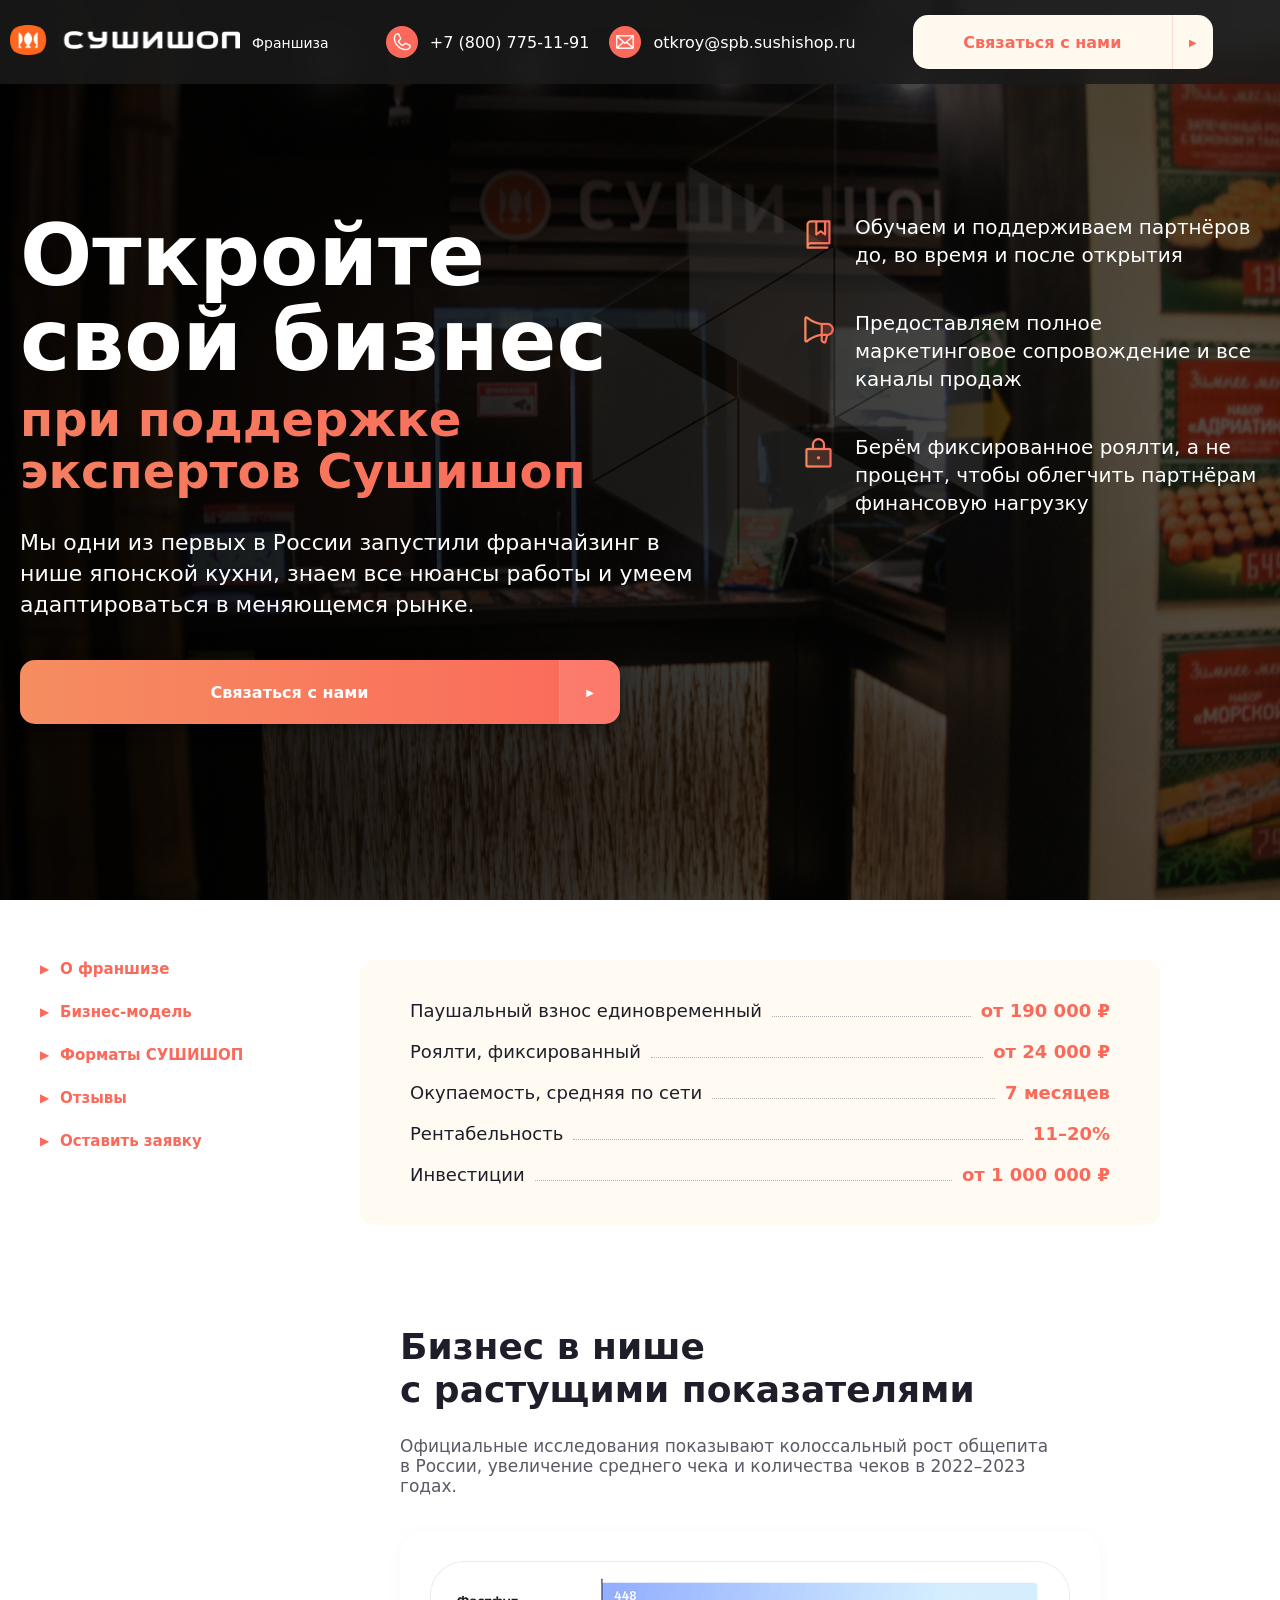
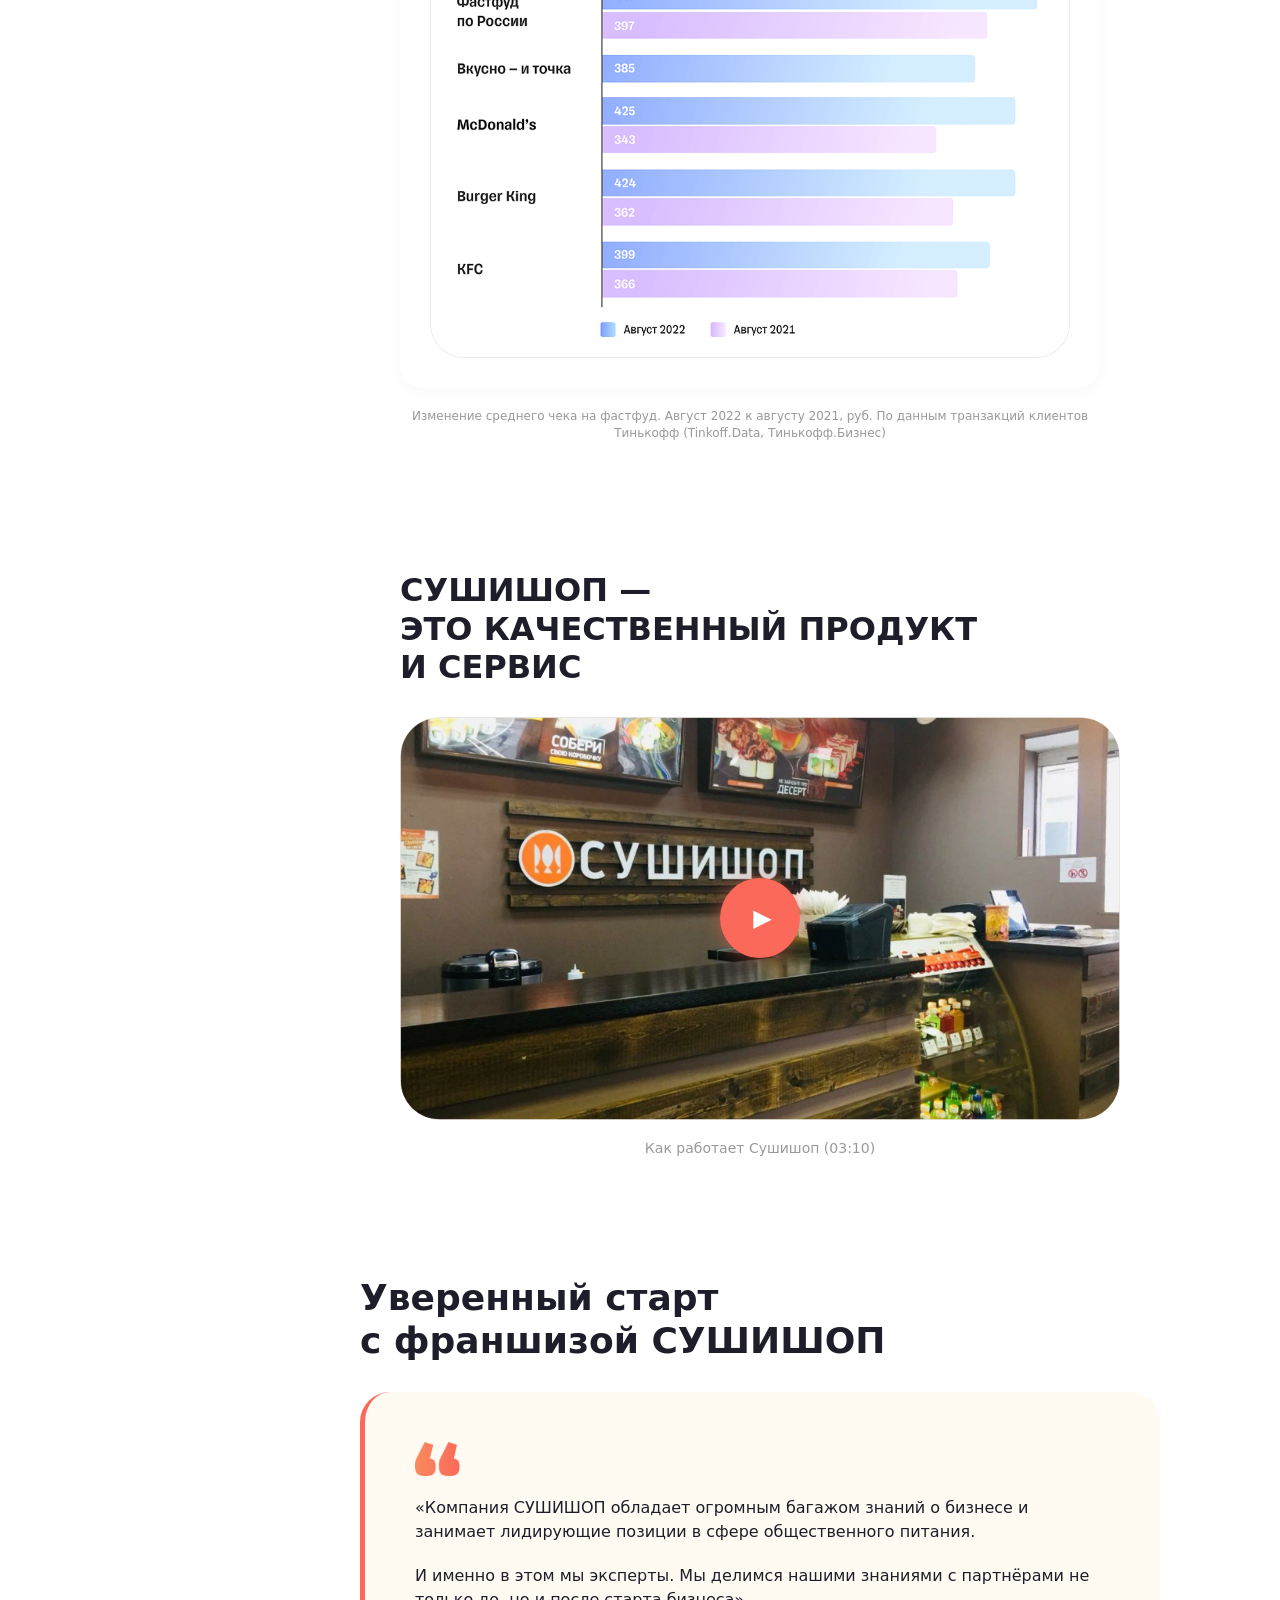
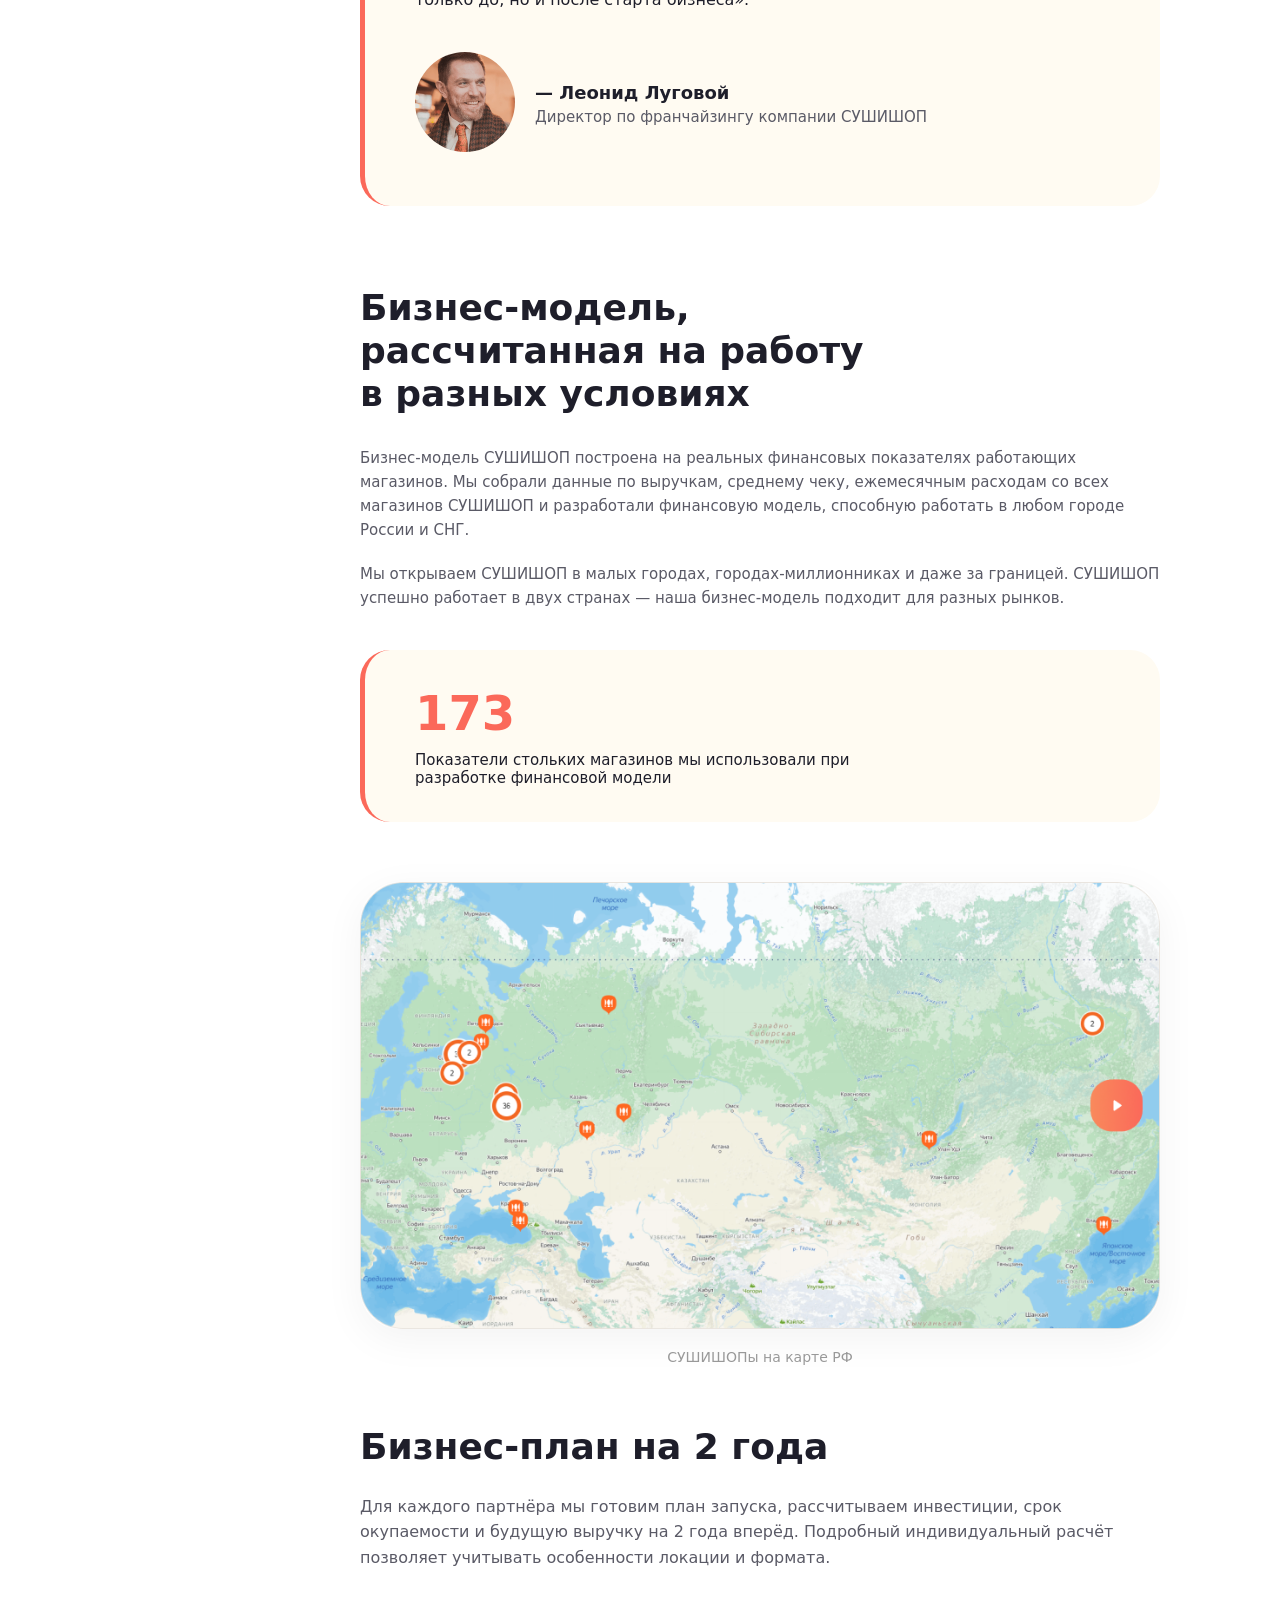
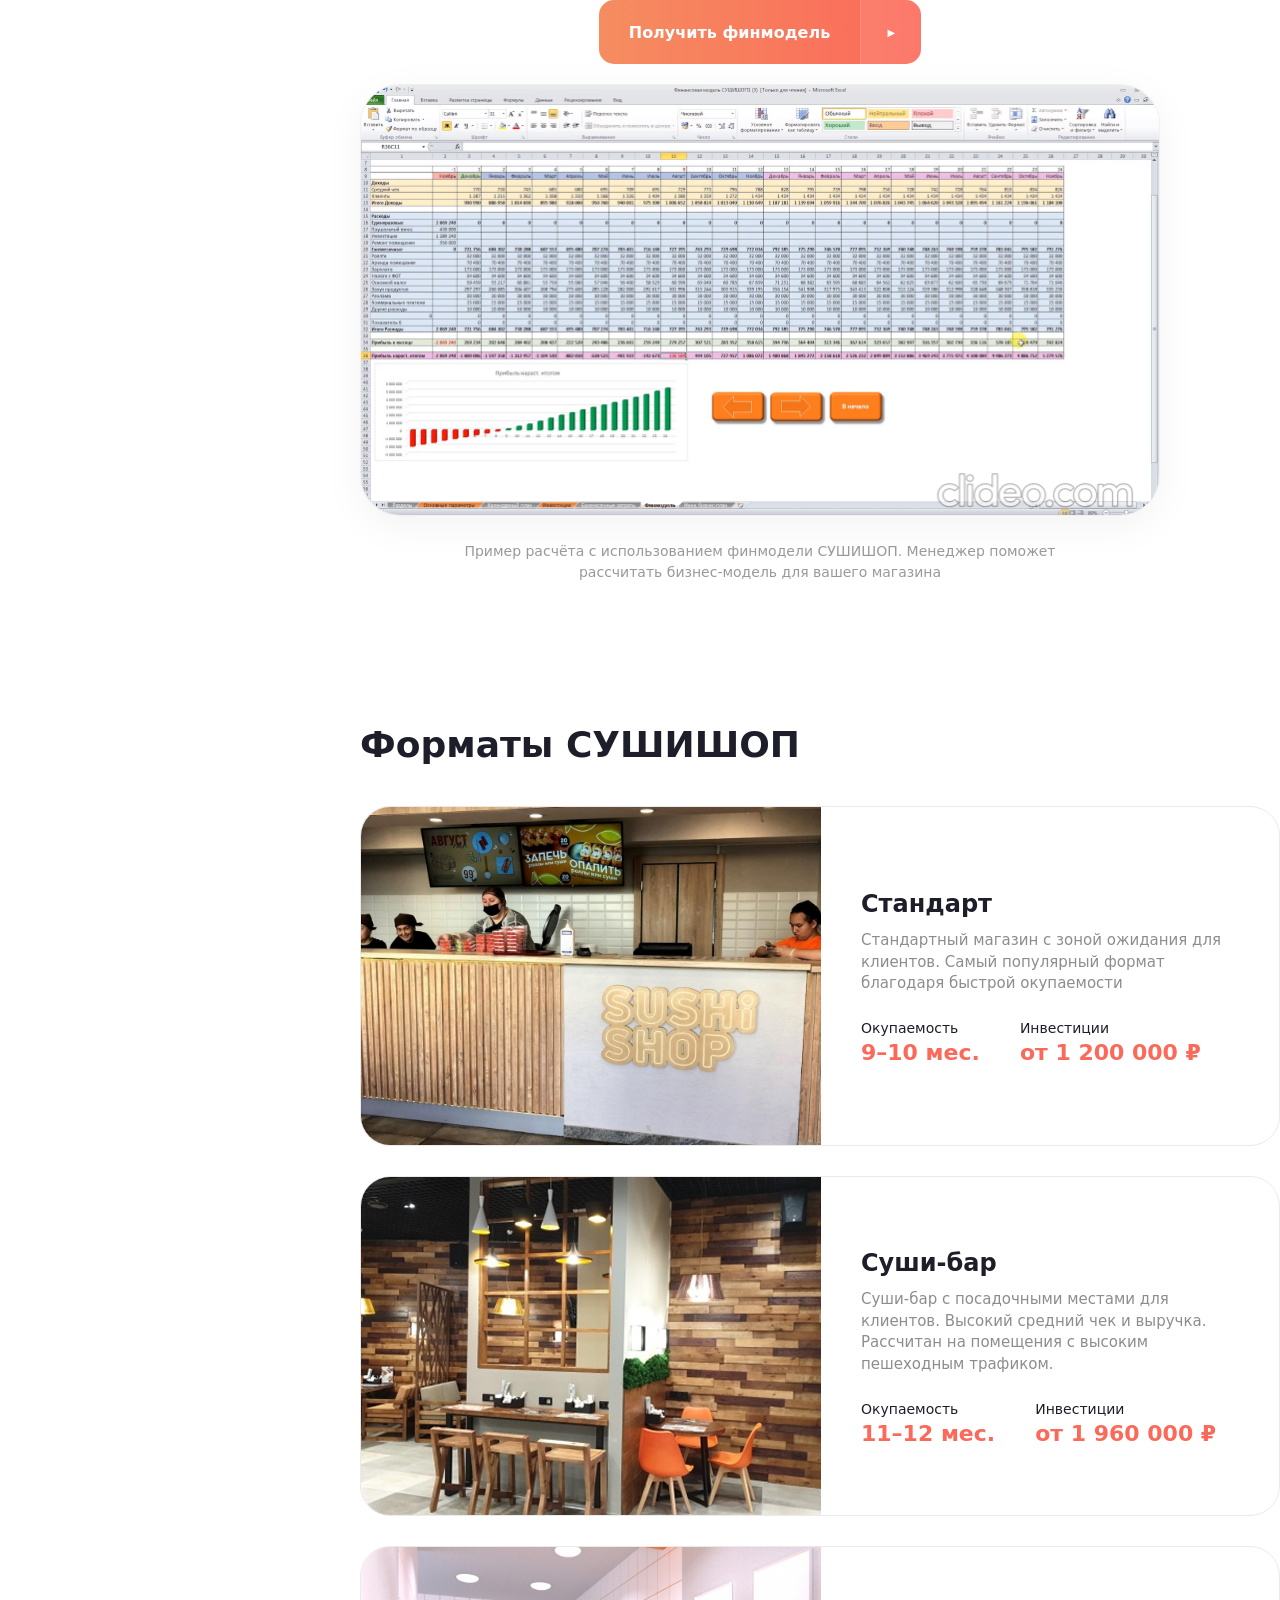
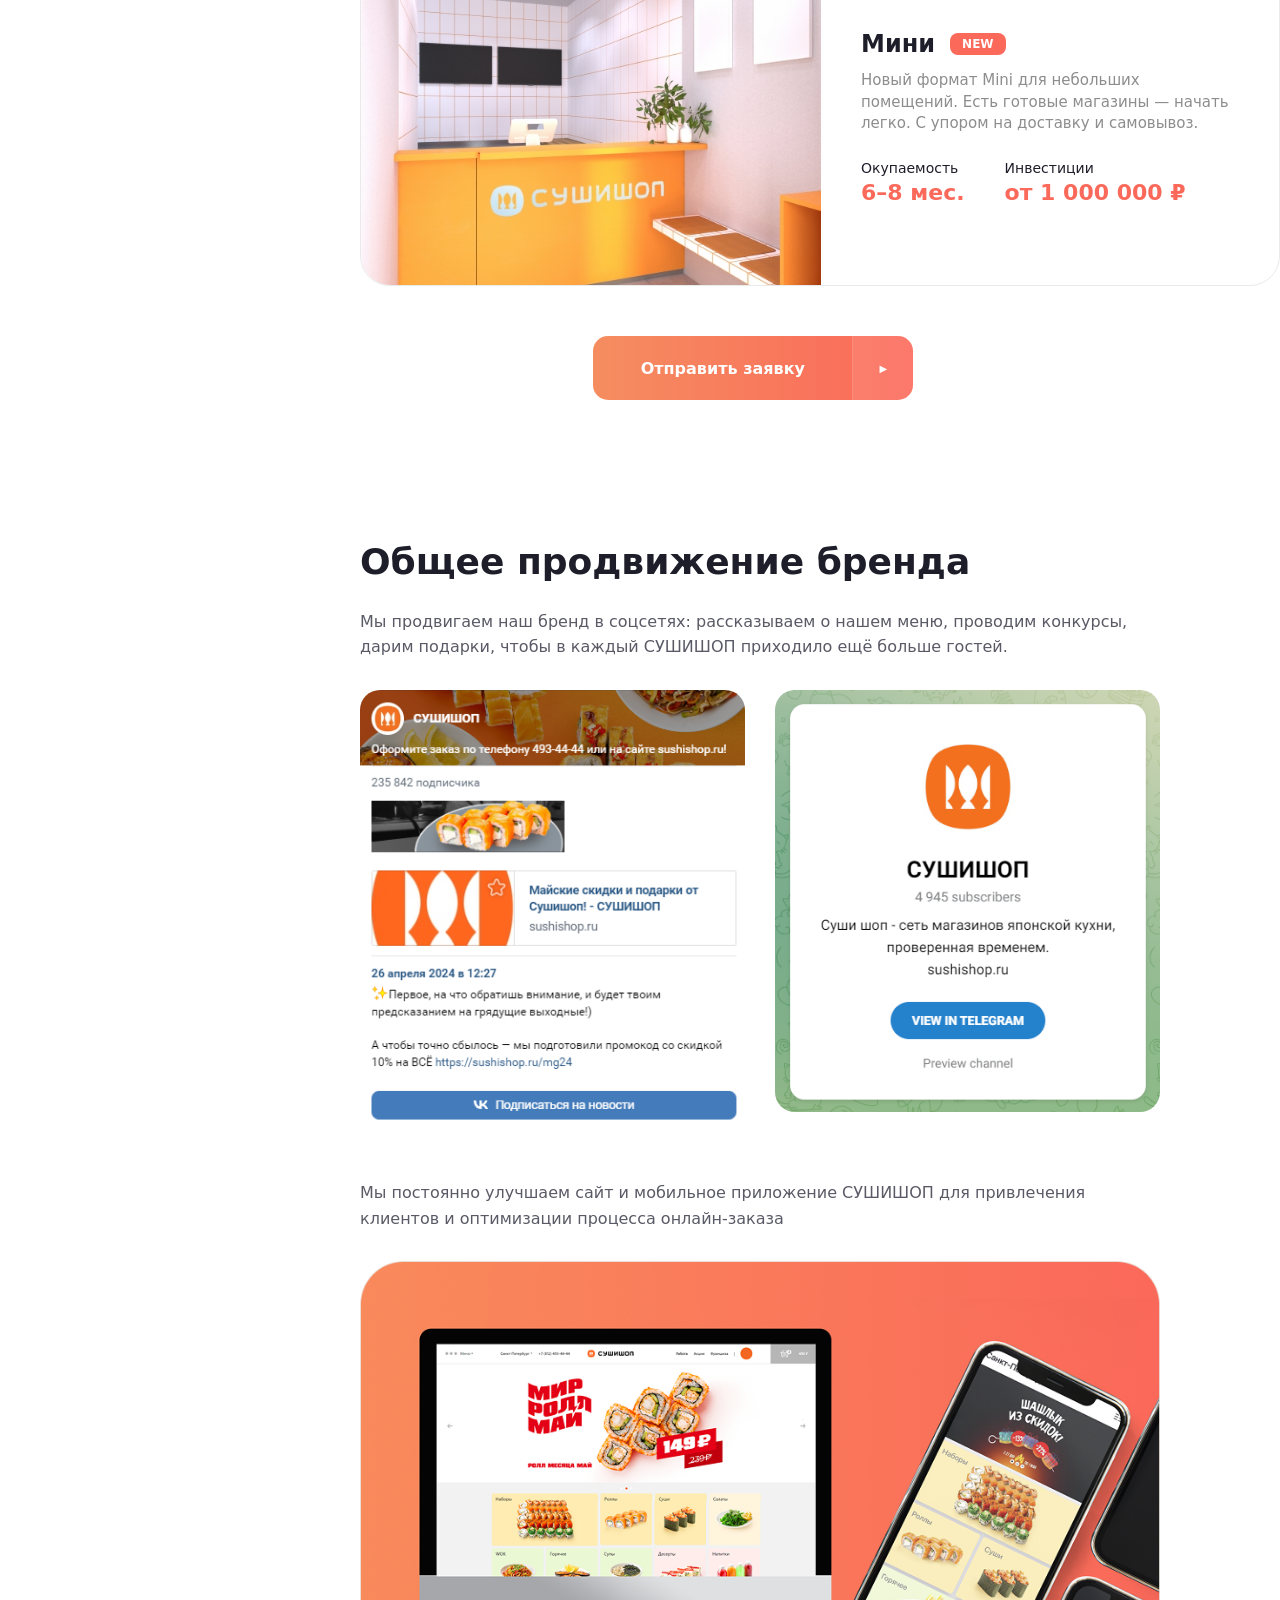
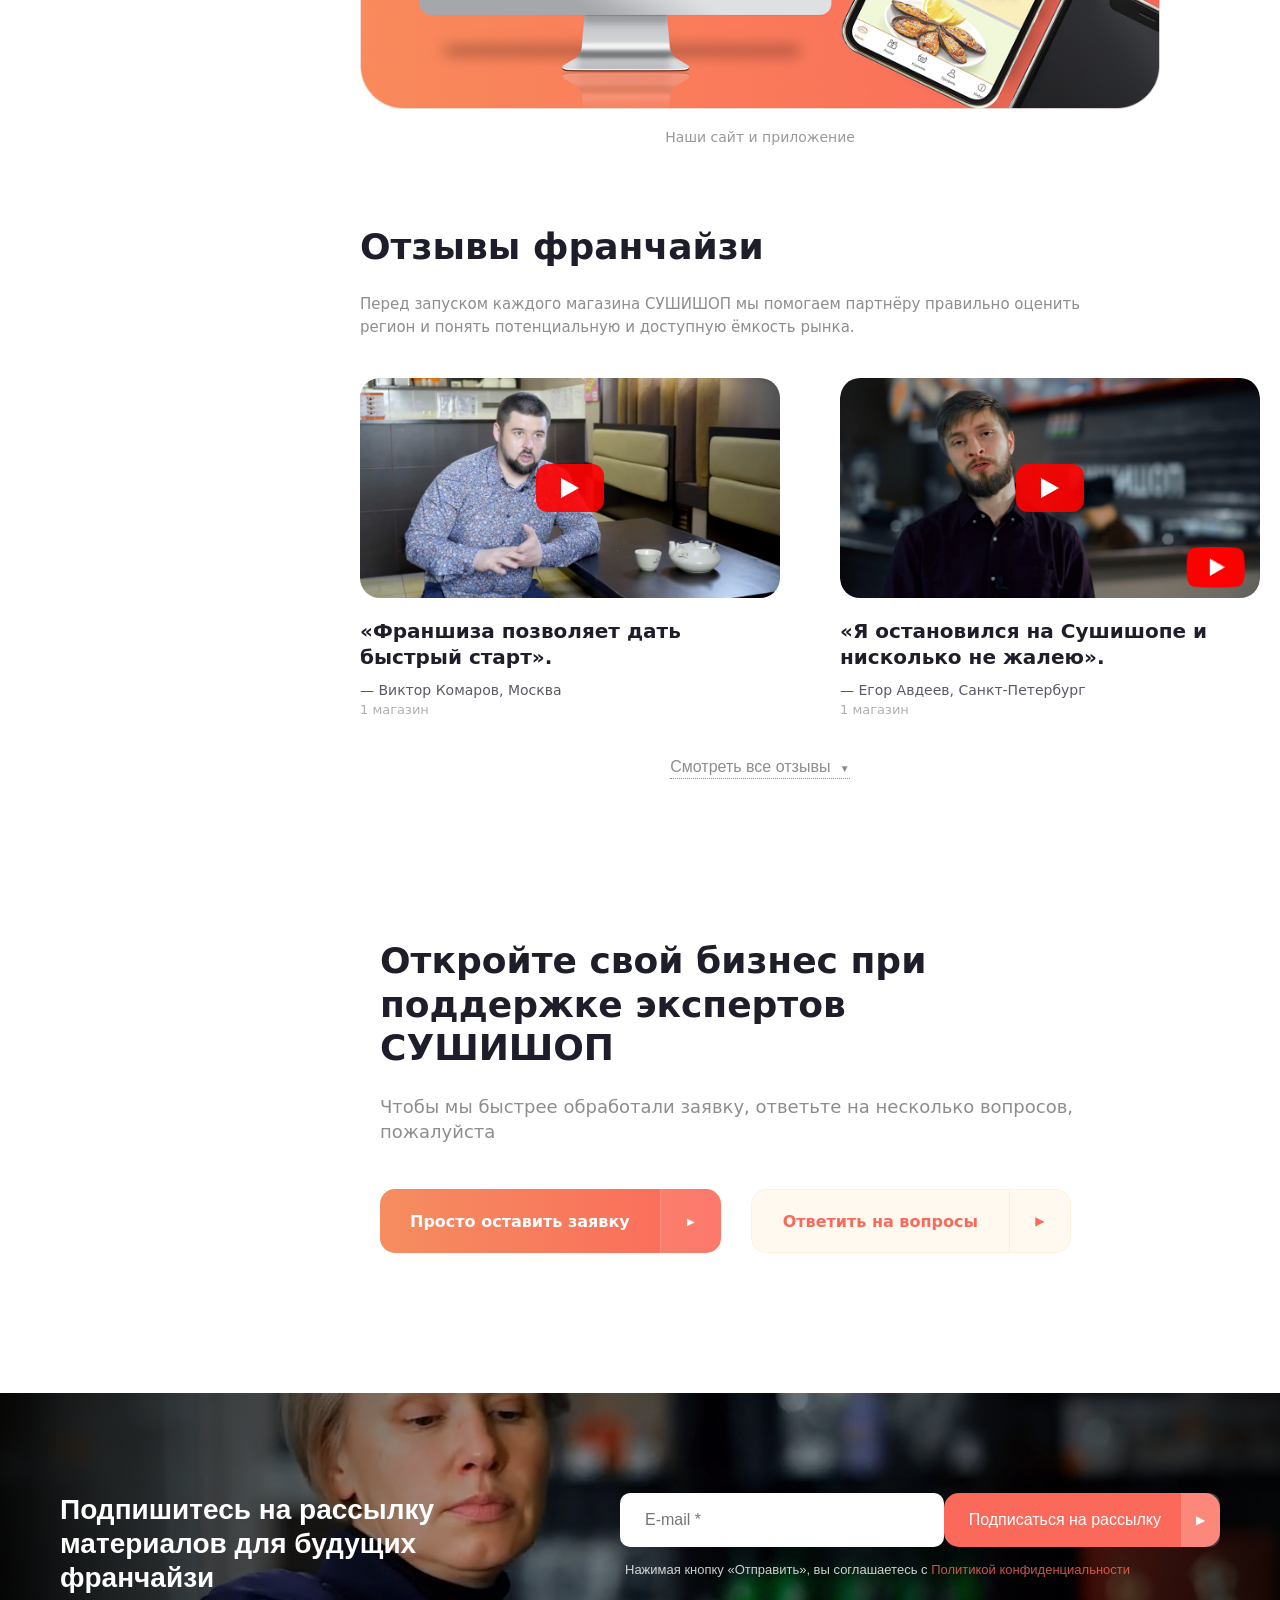
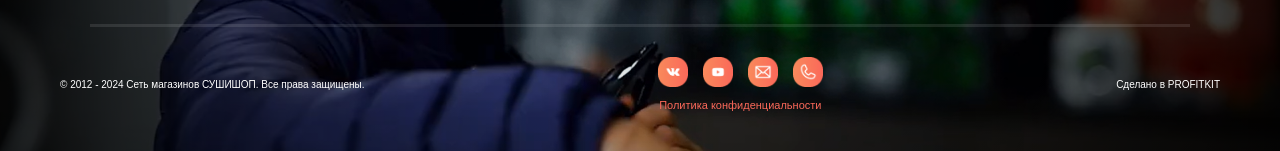
==== commit 57cdd8e5: "Update index.html" ====
--- a/ПР1/index.html
+++ b/ПР1/index.html
@@ -25,13 +25,13 @@
         <div class="header-contacts">
           <div class="contact-item">
             <div class="contact-icon orange-bg">
-              <img src="ico/phone.png" alt="Телефон" class="icon-img">
+              <img src="ico/Phone.png" alt="Телефон" class="icon-img">
             </div>
             <a href="tel:+78007751191" class="contact-text">+7 (800) 775-11-91</a>
           </div>
           <div class="contact-item">
             <div class="contact-icon orange-bg">
-              <img src="ico/envelope.png" alt="Email" class="icon-img">
+              <img src="ico/Envelope.png" alt="Email" class="icon-img">
             </div>
             <a href="mailto:otkroy@spb.sushishop.ru" class="contact-text">otkroy@spb.sushishop.ru</a>
           </div>
@@ -646,4 +646,4 @@
 });
 </script>
 </body>
-</html>+</html>
